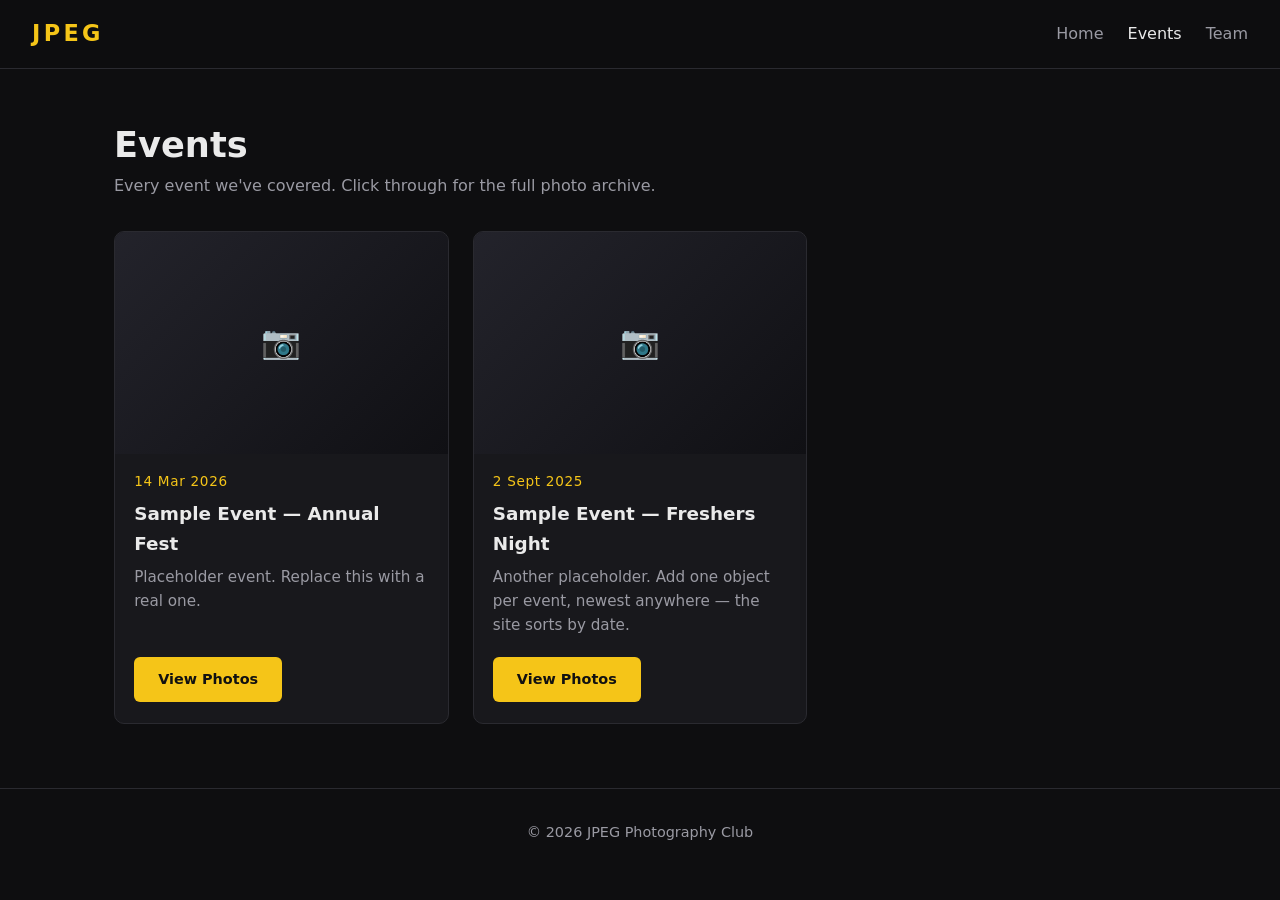
==== events.html @ eadb97de "Initial site: home, events, and team pages" ====
<!DOCTYPE html>
<html lang="en">
<head>
  <meta charset="UTF-8">
  <meta name="viewport" content="width=device-width, initial-scale=1.0">
  <title>Events — JPEG</title>
  <meta name="description" content="All events covered by JPEG, with links to the full photo archives.">
  <link rel="stylesheet" href="css/style.css">
</head>
<body>
  <nav class="nav">
    <a href="index.html" class="nav-logo">JPEG</a>
    <div class="nav-links">
      <a href="index.html">Home</a>
      <a href="events.html" class="active">Events</a>
      <a href="team.html">Team</a>
    </div>
  </nav>

  <main class="container">
    <h1 class="page-title">Events</h1>
    <p class="page-sub">Every event we've covered. Click through for the full photo archive.</p>
    <div id="events" class="card-grid"></div>
  </main>

  <footer class="footer">
    <p>© <span id="year"></span> JPEG Photography Club</p>
  </footer>

  <script src="js/main.js"></script>
</body>
</html>
---- css/style.css ----
/* JPEG Photography Club — placeholder theme, to be replaced with final design */

:root {
  --bg: #0e0e10;
  --surface: #18181c;
  --border: #2a2a30;
  --text: #eaeaea;
  --muted: #9a9aa3;
  --accent: #f5c518;
}

* { margin: 0; padding: 0; box-sizing: border-box; }

body {
  background: var(--bg);
  color: var(--text);
  font-family: system-ui, -apple-system, "Segoe UI", sans-serif;
  line-height: 1.6;
}

a { color: inherit; text-decoration: none; }
img { max-width: 100%; display: block; }

/* Nav */
.nav {
  display: flex;
  justify-content: space-between;
  align-items: center;
  padding: 1rem 2rem;
  border-bottom: 1px solid var(--border);
  position: sticky;
  top: 0;
  background: rgba(14, 14, 16, 0.9);
  backdrop-filter: blur(8px);
  z-index: 10;
}

.nav-logo {
  font-size: 1.4rem;
  font-weight: 800;
  letter-spacing: 0.15em;
  color: var(--accent);
}

.nav-links { display: flex; gap: 1.5rem; }
.nav-links a { color: var(--muted); transition: color 0.2s; }
.nav-links a:hover, .nav-links a.active { color: var(--text); }

/* Hero */
.hero {
  text-align: center;
  padding: 6rem 1rem 5rem;
}

.hero h1 {
  font-size: clamp(3rem, 12vw, 6rem);
  font-weight: 900;
  letter-spacing: 0.2em;
  color: var(--accent);
}

.tagline { color: var(--muted); font-size: 1.2rem; margin-top: 0.5rem; }

.hero-actions { margin-top: 2rem; display: flex; gap: 1rem; justify-content: center; flex-wrap: wrap; }

/* Buttons */
.btn {
  display: inline-block;
  padding: 0.7rem 1.5rem;
  background: var(--accent);
  color: #111;
  font-weight: 600;
  border-radius: 6px;
  transition: opacity 0.2s;
}
.btn:hover { opacity: 0.85; }

.btn-outline {
  background: transparent;
  color: var(--text);
  border: 1px solid var(--border);
}

/* Layout */
.container { max-width: 1100px; margin: 0 auto; padding: 2rem 1.5rem 4rem; }
.page-title { font-size: 2.2rem; margin-top: 1rem; }
.page-sub { color: var(--muted); margin-bottom: 2rem; }
.home-section h2 { margin-bottom: 1.5rem; }
.center { text-align: center; margin-top: 2rem; }

/* Cards */
.card-grid {
  display: grid;
  grid-template-columns: repeat(auto-fill, minmax(280px, 1fr));
  gap: 1.5rem;
}

.card {
  background: var(--surface);
  border: 1px solid var(--border);
  border-radius: 10px;
  overflow: hidden;
  display: flex;
  flex-direction: column;
  transition: transform 0.2s, border-color 0.2s;
}
.card:hover { transform: translateY(-4px); border-color: var(--accent); }

.card-cover {
  aspect-ratio: 3 / 2;
  background: linear-gradient(135deg, #23232b, #101014);
  display: flex;
  align-items: center;
  justify-content: center;
  color: var(--muted);
  font-size: 2rem;
  object-fit: cover;
}
img.card-cover { object-fit: cover; width: 100%; }

.card-body { padding: 1.1rem 1.2rem 1.3rem; display: flex; flex-direction: column; gap: 0.4rem; flex: 1; }
.card-body h3 { font-size: 1.15rem; }
.card-date { color: var(--accent); font-size: 0.85rem; letter-spacing: 0.05em; }
.card-blurb { color: var(--muted); font-size: 0.95rem; flex: 1; }
.card-body .btn { margin-top: 0.8rem; align-self: flex-start; font-size: 0.9rem; }

/* Team */
.team-grid { grid-template-columns: repeat(auto-fill, minmax(230px, 1fr)); }

.team-photo {
  aspect-ratio: 1 / 1;
  background: linear-gradient(135deg, #23232b, #101014);
  display: flex;
  align-items: center;
  justify-content: center;
  color: var(--muted);
  font-size: 3rem;
}
img.team-photo { object-fit: cover; width: 100%; }

.team-role { color: var(--accent); font-size: 0.85rem; text-transform: uppercase; letter-spacing: 0.1em; }
.team-contacts { display: flex; flex-direction: column; gap: 0.2rem; margin-top: 0.5rem; font-size: 0.9rem; }
.team-contacts a { color: var(--muted); }
.team-contacts a:hover { color: var(--text); }

/* Footer */
.footer {
  border-top: 1px solid var(--border);
  padding: 2rem;
  text-align: center;
  color: var(--muted);
  font-size: 0.9rem;
}

.empty-note { color: var(--muted); font-style: italic; }
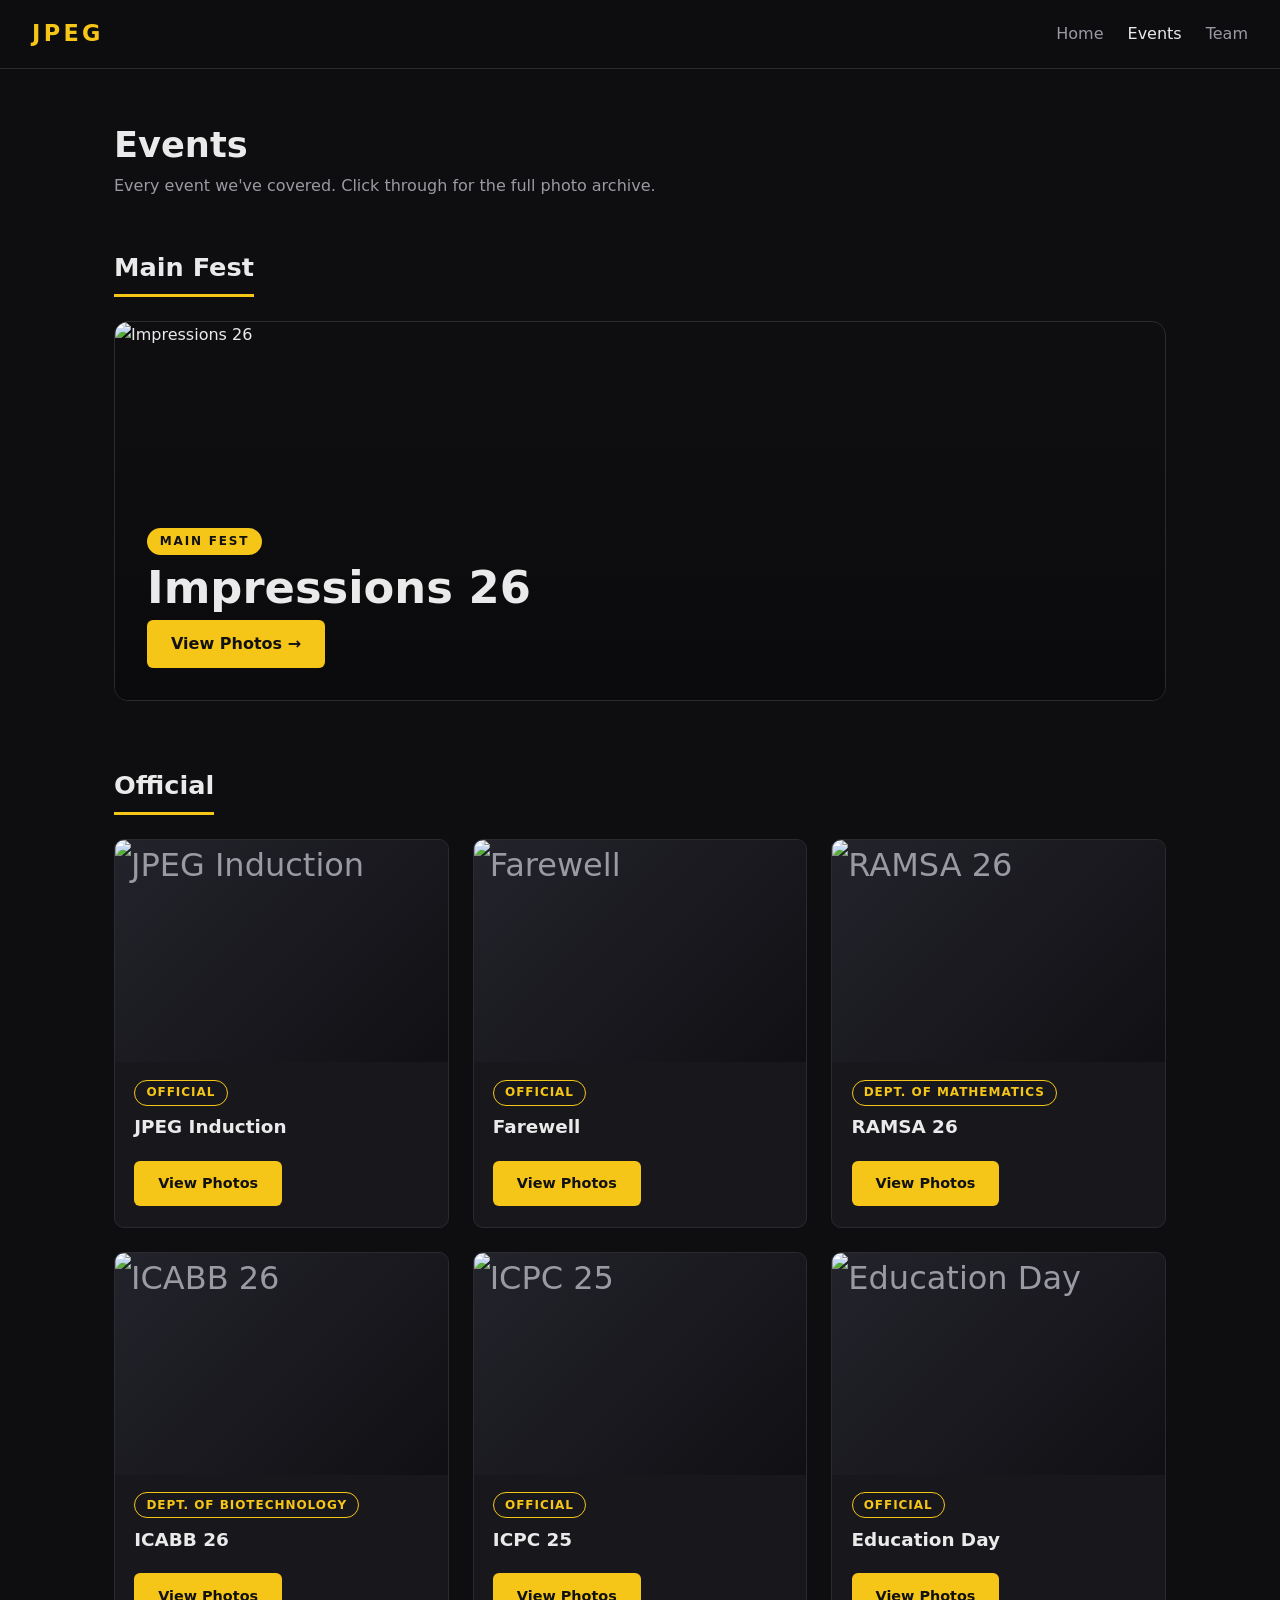
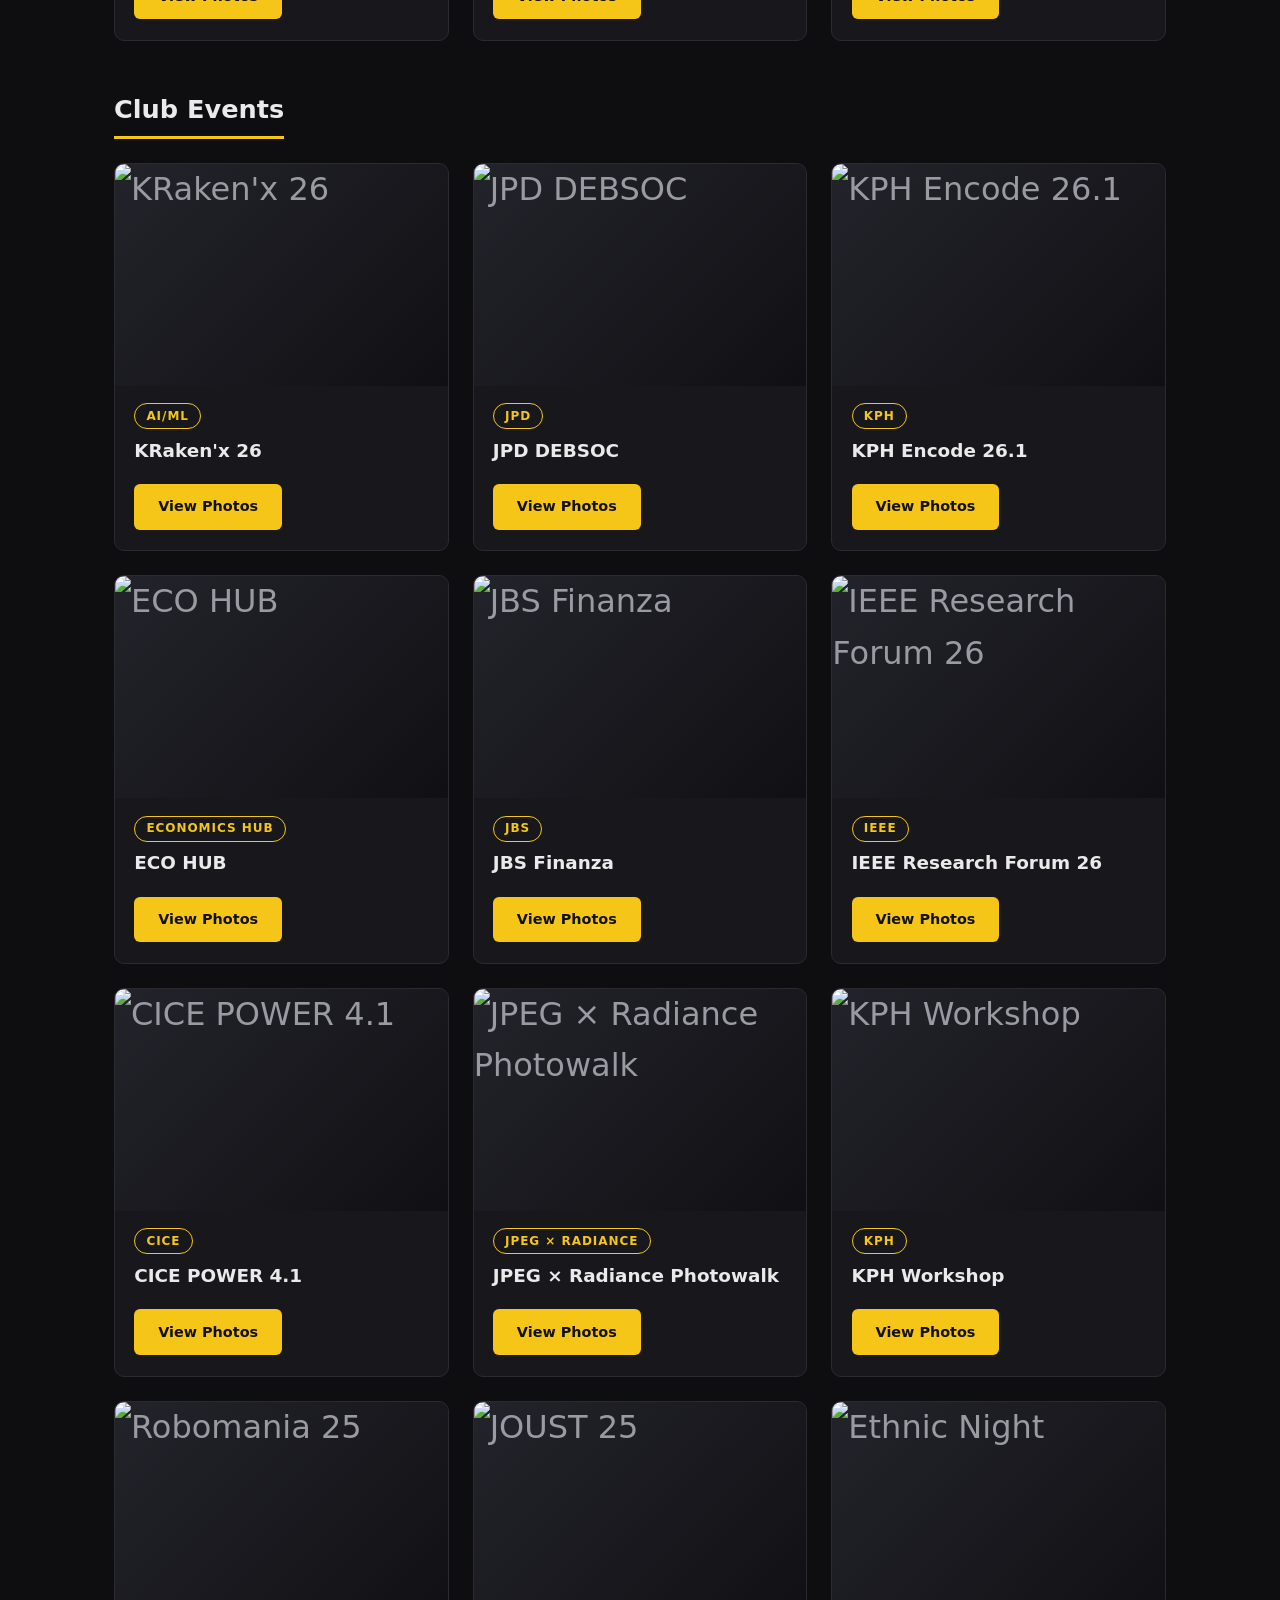
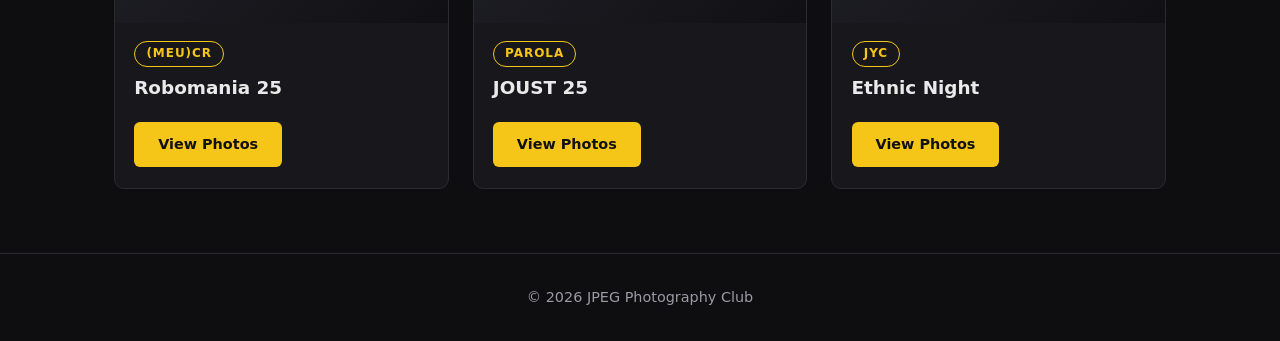
==== commit 48c6b55a: "Real events with Drive covers, Induction hero, categorized events page" ====
--- a/events.html
+++ b/events.html
@@ -20,7 +20,21 @@
   <main class="container">
     <h1 class="page-title">Events</h1>
     <p class="page-sub">Every event we've covered. Click through for the full photo archive.</p>
-    <div id="events" class="card-grid"></div>
+
+    <section id="featured-section" hidden>
+      <h2 class="section-heading">Main Fest</h2>
+      <div id="featured"></div>
+    </section>
+
+    <section id="official-section" hidden>
+      <h2 class="section-heading">Official</h2>
+      <div id="official-events" class="card-grid"></div>
+    </section>
+
+    <section id="club-section" hidden>
+      <h2 class="section-heading">Club Events</h2>
+      <div id="club-events" class="card-grid"></div>
+    </section>
   </main>
 
   <footer class="footer">
--- a/css/style.css
+++ b/css/style.css
@@ -29,6 +29,8 @@
   padding: 1rem 2rem;
   border-bottom: 1px solid var(--border);
   position: sticky;
+
+
   top: 0;
   background: rgba(14, 14, 16, 0.9);
   backdrop-filter: blur(8px);
@@ -48,20 +50,134 @@
 
 /* Hero */
 .hero {
+  position: relative;
+  min-height: 100svh;
+  display: flex;
+  align-items: center;
+  justify-content: center;
   text-align: center;
-  padding: 6rem 1rem 5rem;
-}
-
-.hero h1 {
-  font-size: clamp(3rem, 12vw, 6rem);
+  overflow: hidden;
+}
+
+/* On the home page the nav floats over the hero photo */
+.home .nav {
+  position: fixed;
+  left: 0;
+  right: 0;
+  background: linear-gradient(180deg, rgba(14, 14, 16, 0.7), transparent);
+  border-bottom: none;
+  backdrop-filter: none;
+}
+
+.hero-bg {
+  position: absolute;
+  inset: 0;
+  background:
+    linear-gradient(180deg, rgba(14,14,16,0.55) 0%, rgba(14,14,16,0.35) 45%, var(--bg) 100%),
+    url("https://lh3.googleusercontent.com/d/1tV0JTkBZmycenhJrwp4S1obkKoNzBBMZ=w1920") center / cover no-repeat;
+  animation: kenburns 18s ease-in-out infinite alternate;
+}
+
+@keyframes kenburns {
+  from { transform: scale(1); }
+  to { transform: scale(1.12) translateY(-1.5%); }
+}
+
+.hero-content { position: relative; padding: 1rem; }
+
+.hero-title {
+  font-size: clamp(4rem, 16vw, 9rem);
   font-weight: 900;
-  letter-spacing: 0.2em;
-  color: var(--accent);
-}
-
-.tagline { color: var(--muted); font-size: 1.2rem; margin-top: 0.5rem; }
-
-.hero-actions { margin-top: 2rem; display: flex; gap: 1rem; justify-content: center; flex-wrap: wrap; }
+  letter-spacing: 0.18em;
+  color: #fff;
+  text-shadow: 0 4px 40px rgba(0, 0, 0, 0.6);
+  line-height: 1;
+}
+
+.hero-title span {
+  display: inline-block;
+  opacity: 0;
+  transform: translateY(-1.2em);
+  animation: letter-drop 0.6s cubic-bezier(0.2, 0.9, 0.3, 1.3) forwards;
+}
+.hero-title span:nth-child(1) { animation-delay: 0.15s; }
+.hero-title span:nth-child(2) { animation-delay: 0.3s; }
+.hero-title span:nth-child(3) { animation-delay: 0.45s; }
+.hero-title span:nth-child(4) { animation-delay: 0.6s; color: var(--accent); }
+
+@keyframes letter-drop {
+  to { opacity: 1; transform: translateY(0); }
+}
+
+.tagline {
+  color: #e8e8ee;
+  font-size: clamp(1rem, 3vw, 1.4rem);
+  letter-spacing: 0.3em;
+  text-transform: uppercase;
+  margin-top: 1rem;
+  opacity: 0;
+  animation: fade-up 0.8s ease 1.1s forwards;
+}
+
+.hero-cta {
+  display: inline-block;
+  margin-top: 1.8rem;
+  padding: 0.8rem 1.8rem;
+  border-radius: 999px;
+  background: var(--accent);
+  color: #111;
+  font-weight: 700;
+  font-size: clamp(0.95rem, 2.5vw, 1.15rem);
+  box-shadow: 0 0 24px rgba(245, 197, 24, 0.45);
+  opacity: 0;
+  animation: fade-up 0.8s ease 1.5s forwards, glow 2.2s ease-in-out 2.4s infinite;
+}
+
+@keyframes glow {
+  0%, 100% { box-shadow: 0 0 24px rgba(245, 197, 24, 0.45); }
+  50% { box-shadow: 0 0 44px rgba(245, 197, 24, 0.8); }
+}
+
+.hero-actions {
+  margin-top: 2.2rem;
+  display: flex;
+  gap: 1rem;
+  justify-content: center;
+  flex-wrap: wrap;
+  opacity: 0;
+  animation: fade-up 0.8s ease 1.8s forwards;
+}
+
+@keyframes fade-up {
+  from { opacity: 0; transform: translateY(16px); }
+  to { opacity: 1; transform: translateY(0); }
+}
+
+.scroll-hint {
+  position: absolute;
+  bottom: 1.2rem;
+  left: 50%;
+  transform: translateX(-50%);
+  font-size: 2rem;
+  color: #fff;
+  opacity: 0;
+  animation: fade-up 0.8s ease 2s forwards, bounce 1.8s ease-in-out 2.8s infinite;
+}
+
+@keyframes bounce {
+  0%, 100% { transform: translateX(-50%) translateY(0); }
+  50% { transform: translateX(-50%) translateY(8px); }
+}
+
+@media (prefers-reduced-motion: reduce) {
+  .hero-bg, .hero-title span, .tagline, .hero-cta, .hero-actions, .scroll-hint {
+    animation: none;
+    opacity: 1;
+    transform: none;
+  }
+  .scroll-hint { transform: translateX(-50%); }
+  .reveal { opacity: 1; transform: none; transition: none; }
+}
 
 /* Buttons */
 .btn {
@@ -153,3 +269,82 @@
 }
 
 .empty-note { color: var(--muted); font-style: italic; }
+
+/* Section headings */
+.section-heading {
+  font-size: 1.6rem;
+  margin: 3rem 0 1.5rem;
+  padding-bottom: 0.4rem;
+  display: inline-block;
+  border-bottom: 3px solid var(--accent);
+}
+section:first-of-type .section-heading { margin-top: 1rem; }
+
+/* Club chip */
+.chip {
+  display: inline-block;
+  align-self: flex-start;
+  padding: 0.15rem 0.7rem;
+  border: 1px solid var(--accent);
+  border-radius: 999px;
+  color: var(--accent);
+  font-size: 0.75rem;
+  font-weight: 600;
+  letter-spacing: 0.08em;
+  text-transform: uppercase;
+}
+
+/* Featured event (Impressions) */
+.featured-card {
+  position: relative;
+  display: block;
+  border-radius: 14px;
+  overflow: hidden;
+  min-height: 380px;
+  border: 1px solid var(--border);
+  margin-bottom: 1rem;
+}
+
+.featured-card img {
+  position: absolute;
+  inset: 0;
+  width: 100%;
+  height: 100%;
+  object-fit: cover;
+  object-position: center 30%;
+  transition: transform 0.6s ease;
+}
+.featured-card:hover img { transform: scale(1.04); }
+
+.featured-overlay {
+  position: absolute;
+  inset: 0;
+  background: linear-gradient(180deg, transparent 30%, rgba(10, 10, 12, 0.92) 100%);
+  display: flex;
+  flex-direction: column;
+  justify-content: flex-end;
+  align-items: flex-start;
+  gap: 0.5rem;
+  padding: 2rem;
+}
+
+.featured-label {
+  background: var(--accent);
+  color: #111;
+  font-size: 0.75rem;
+  font-weight: 800;
+  letter-spacing: 0.15em;
+  text-transform: uppercase;
+  padding: 0.25rem 0.8rem;
+  border-radius: 999px;
+}
+
+.featured-overlay h3 { font-size: clamp(1.8rem, 5vw, 2.8rem); line-height: 1.1; }
+
+/* Scroll reveal */
+.reveal {
+  opacity: 0;
+  transform: translateY(24px);
+  transition: opacity 0.6s ease, transform 0.6s ease;
+}
+.reveal.visible { opacity: 1; transform: translateY(0); }
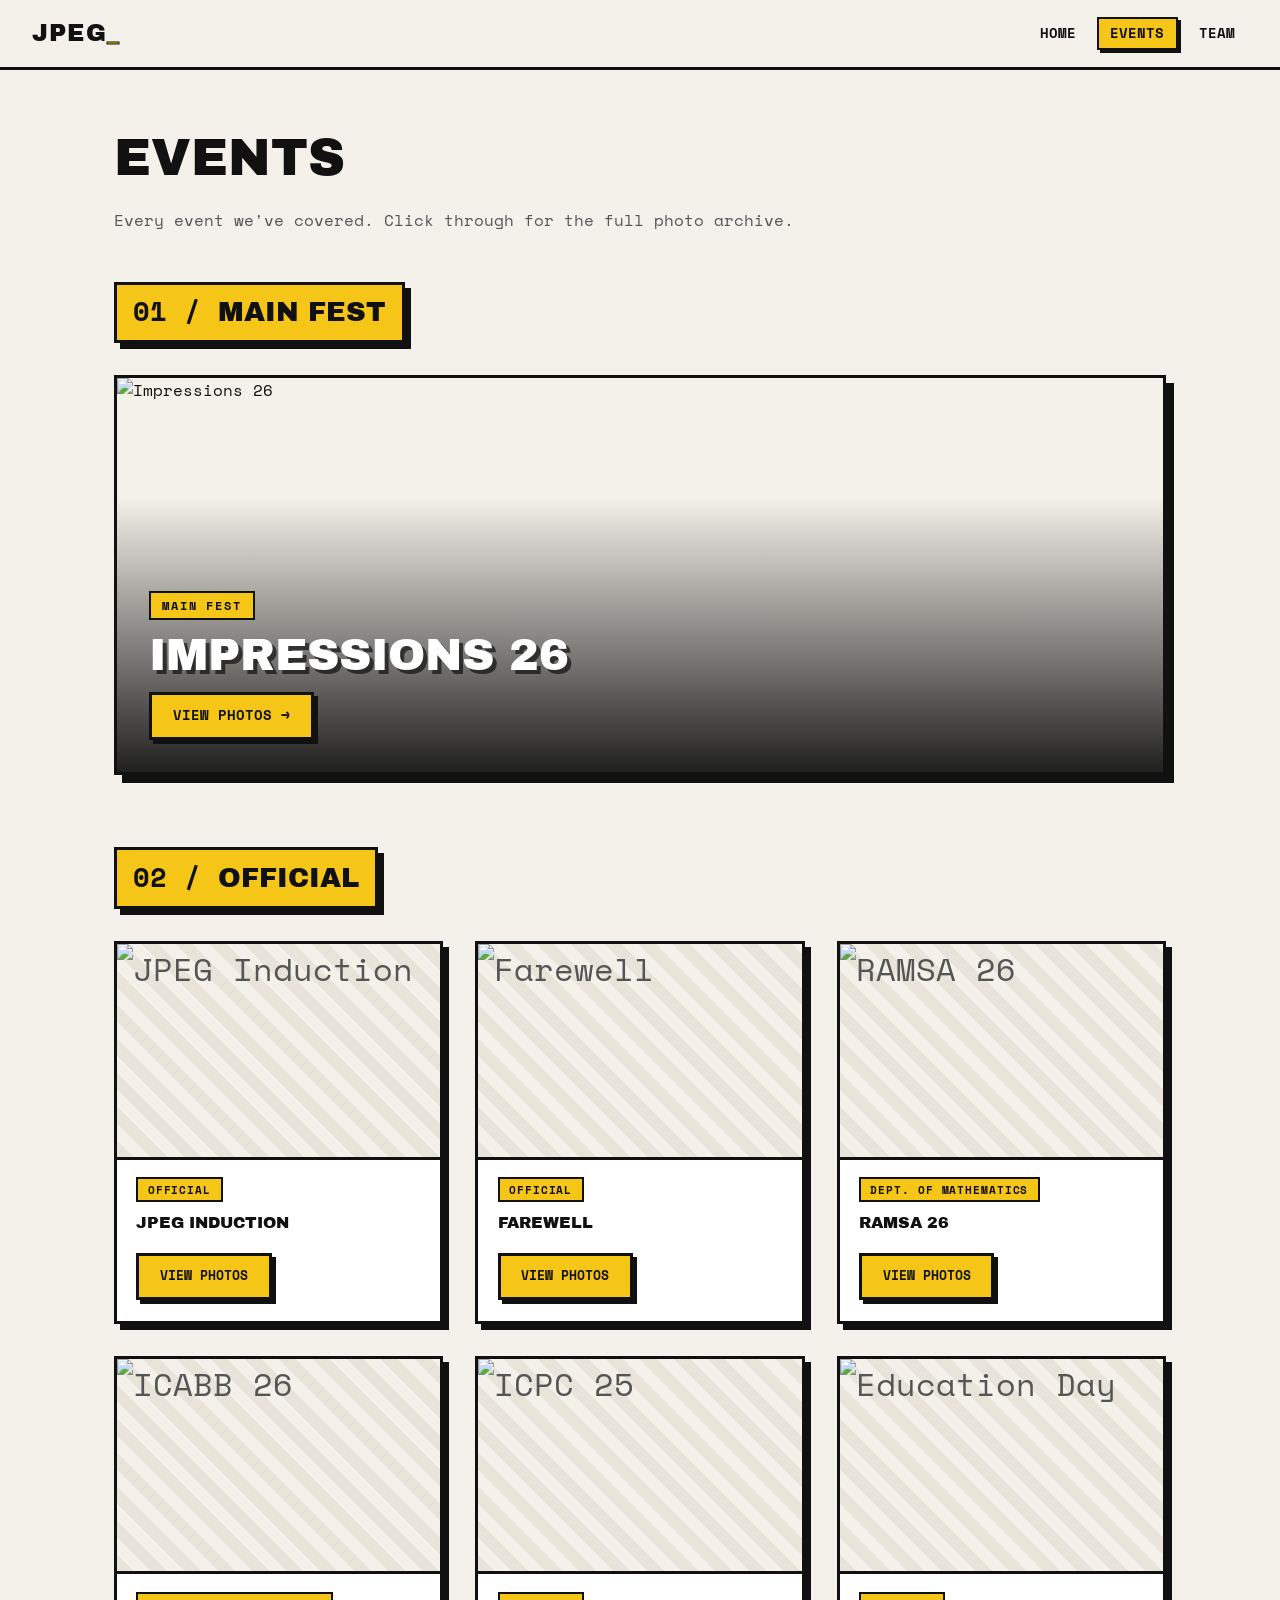
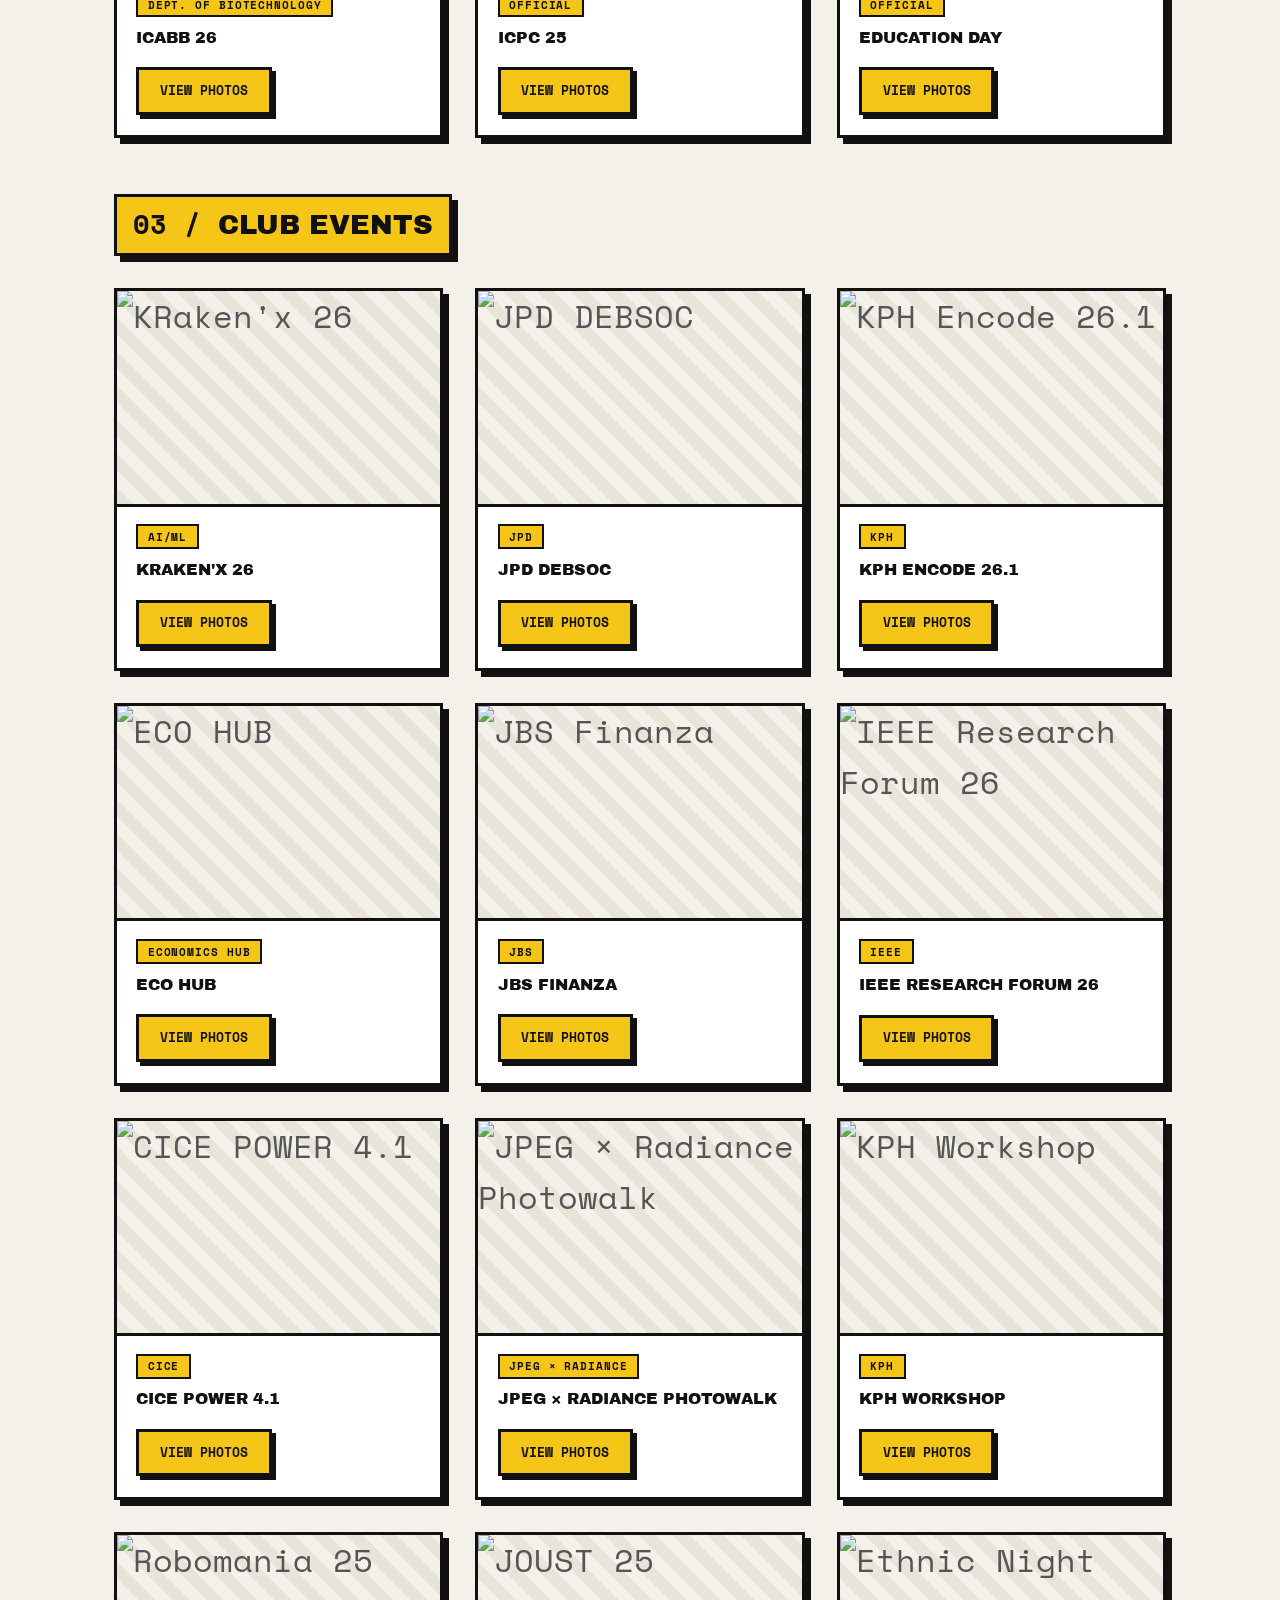
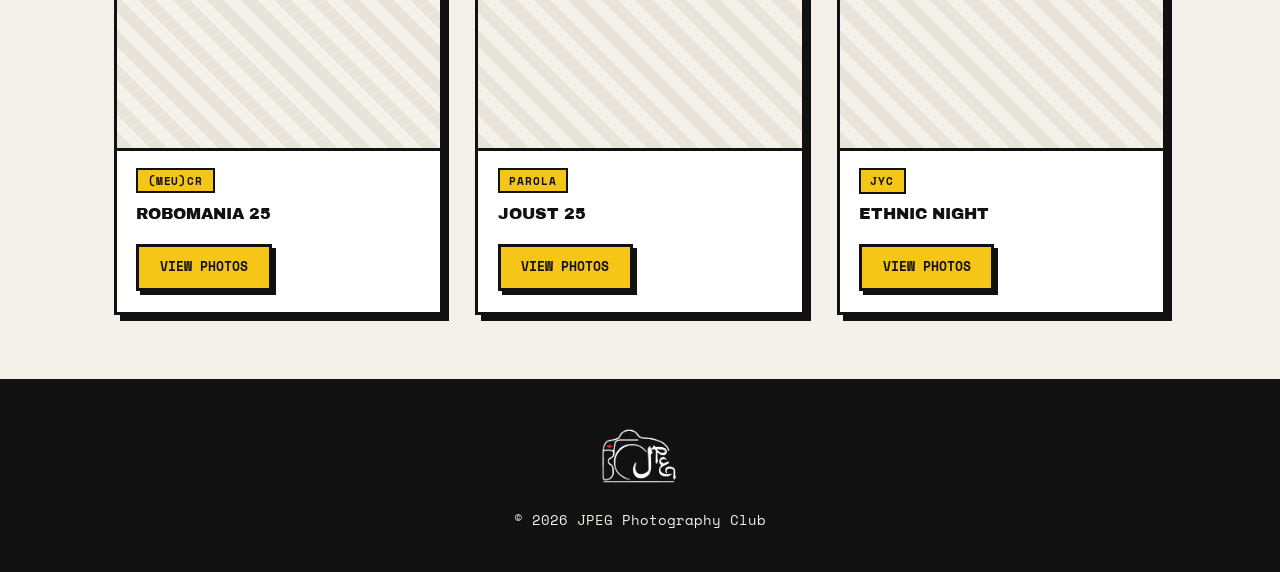
==== commit 54366d82: "Paper-brutalist redesign: Archivo Black + Space Mono, hard shadows, marquee, logo + favicon" ====
--- a/events.html
+++ b/events.html
@@ -5,6 +5,10 @@
   <meta name="viewport" content="width=device-width, initial-scale=1.0">
   <title>Events — JPEG</title>
   <meta name="description" content="All events covered by JPEG, with links to the full photo archives.">
+  <link rel="icon" type="image/png" href="images/favicon.png">
+  <link rel="preconnect" href="https://fonts.googleapis.com">
+  <link rel="preconnect" href="https://fonts.gstatic.com" crossorigin>
+  <link href="https://fonts.googleapis.com/css2?family=Archivo+Black&family=Space+Mono:wght@400;700&display=swap" rel="stylesheet">
   <link rel="stylesheet" href="css/style.css">
 </head>
 <body>
@@ -38,6 +42,7 @@
   </main>
 
   <footer class="footer">
+    <img src="images/jpeg-logo-white.png" alt="JPEG logo" class="footer-logo">
     <p>© <span id="year"></span> JPEG Photography Club</p>
   </footer>
 
--- a/css/style.css
+++ b/css/style.css
@@ -1,12 +1,14 @@
-/* JPEG Photography Club — placeholder theme, to be replaced with final design */
+/* JPEG Photography Club — paper brutalism */
 
 :root {
-  --bg: #0e0e10;
-  --surface: #18181c;
-  --border: #2a2a30;
-  --text: #eaeaea;
-  --muted: #9a9aa3;
+  --bg: #f4f1ea;
+  --surface: #ffffff;
+  --ink: #111111;
+  --border: #111111;
+  --text: #111111;
+  --muted: #555555;
   --accent: #f5c518;
+  --bw: 3px;
 }
 
 * { margin: 0; padding: 0; box-sizing: border-box; }
@@ -14,39 +16,69 @@
 body {
   background: var(--bg);
   color: var(--text);
-  font-family: system-ui, -apple-system, "Segoe UI", sans-serif;
+  font-family: "Space Mono", "Courier New", monospace;
   line-height: 1.6;
 }
 
 a { color: inherit; text-decoration: none; }
 img { max-width: 100%; display: block; }
 
+::selection { background: var(--accent); color: var(--ink); }
+
+h1, h2, h3, .nav-logo {
+  font-family: "Archivo Black", "Arial Black", sans-serif;
+  font-weight: 400;
+}
+
 /* Nav */
 .nav {
   display: flex;
   justify-content: space-between;
   align-items: center;
-  padding: 1rem 2rem;
-  border-bottom: 1px solid var(--border);
+  padding: 0.9rem 2rem;
+  border-bottom: var(--bw) solid var(--border);
   position: sticky;
-
-
   top: 0;
-  background: rgba(14, 14, 16, 0.9);
-  backdrop-filter: blur(8px);
+  background: var(--bg);
   z-index: 10;
 }
 
 .nav-logo {
-  font-size: 1.4rem;
-  font-weight: 800;
-  letter-spacing: 0.15em;
+  font-size: 1.5rem;
+  letter-spacing: 0.05em;
+  color: var(--ink);
+}
+
+.nav-logo::after {
+  content: "_";
   color: var(--accent);
-}
-
-.nav-links { display: flex; gap: 1.5rem; }
-.nav-links a { color: var(--muted); transition: color 0.2s; }
-.nav-links a:hover, .nav-links a.active { color: var(--text); }
+  -webkit-text-stroke: 1px var(--ink);
+  animation: blink 1s step-end infinite;
+}
+
+@keyframes blink {
+  50% { opacity: 0; }
+}
+
+.nav-links { display: flex; gap: 0.5rem; }
+
+.nav-links a {
+  color: var(--ink);
+  font-weight: 700;
+  text-transform: uppercase;
+  font-size: 0.85rem;
+  padding: 0.25rem 0.7rem;
+  border: 2px solid transparent;
+  transition: background 0.15s, border-color 0.15s;
+}
+
+.nav-links a:hover { border-color: var(--ink); }
+
+.nav-links a.active {
+  background: var(--accent);
+  border-color: var(--ink);
+  box-shadow: 3px 3px 0 var(--ink);
+}
 
 /* Hero */
 .hero {
@@ -57,24 +89,15 @@
   justify-content: center;
   text-align: center;
   overflow: hidden;
-}
-
-/* On the home page the nav floats over the hero photo */
-.home .nav {
-  position: fixed;
-  left: 0;
-  right: 0;
-  background: linear-gradient(180deg, rgba(14, 14, 16, 0.7), transparent);
-  border-bottom: none;
-  backdrop-filter: none;
+  border-bottom: var(--bw) solid var(--border);
 }
 
 .hero-bg {
   position: absolute;
   inset: 0;
   background:
-    linear-gradient(180deg, rgba(14,14,16,0.55) 0%, rgba(14,14,16,0.35) 45%, var(--bg) 100%),
-    url("https://lh3.googleusercontent.com/d/1tV0JTkBZmycenhJrwp4S1obkKoNzBBMZ=w1920") center / cover no-repeat;
+    linear-gradient(180deg, rgba(10, 10, 10, 0.5) 0%, rgba(10, 10, 10, 0.3) 45%, rgba(10, 10, 10, 0.75) 100%),
+    url("https://lh3.googleusercontent.com/d/1B7HYgzqOA4hsETBOAyC_RB4XOQemKIhO=w1920") center / cover no-repeat;
   animation: kenburns 18s ease-in-out infinite alternate;
 }
 
@@ -85,12 +108,19 @@
 
 .hero-content { position: relative; padding: 1rem; }
 
+.hero-logo {
+  height: clamp(56px, 10vw, 90px);
+  width: auto;
+  margin: 0 auto 0.8rem;
+  opacity: 0;
+  animation: fade-up 0.6s ease 0.1s forwards;
+}
+
 .hero-title {
   font-size: clamp(4rem, 16vw, 9rem);
-  font-weight: 900;
-  letter-spacing: 0.18em;
+  letter-spacing: 0.08em;
   color: #fff;
-  text-shadow: 0 4px 40px rgba(0, 0, 0, 0.6);
+  text-shadow: 6px 6px 0 rgba(0, 0, 0, 0.55);
   line-height: 1;
 }
 
@@ -103,50 +133,71 @@
 .hero-title span:nth-child(1) { animation-delay: 0.15s; }
 .hero-title span:nth-child(2) { animation-delay: 0.3s; }
 .hero-title span:nth-child(3) { animation-delay: 0.45s; }
-.hero-title span:nth-child(4) { animation-delay: 0.6s; color: var(--accent); }
+.hero-title span:nth-child(4) {
+  animation-delay: 0.6s;
+  color: var(--accent);
+  -webkit-text-stroke: 2px #fff;
+}
 
 @keyframes letter-drop {
   to { opacity: 1; transform: translateY(0); }
 }
 
+/* Typewriter tagline */
 .tagline {
-  color: #e8e8ee;
-  font-size: clamp(1rem, 3vw, 1.4rem);
-  letter-spacing: 0.3em;
-  text-transform: uppercase;
-  margin-top: 1rem;
+  display: inline-block;
+  color: #fff;
+  font-size: clamp(0.85rem, 2.6vw, 1.3rem);
+  font-weight: 700;
+  text-transform: uppercase;
+  margin-top: 1.2rem;
+  white-space: nowrap;
+  overflow: hidden;
+  width: 0;
+  border-right: 0.55em solid var(--accent);
+  animation:
+    typing 1.8s steps(26) 1.1s forwards,
+    caret 0.75s step-end infinite;
+}
+
+@keyframes typing { to { width: 26ch; } }
+@keyframes caret { 50% { border-color: transparent; } }
+
+.hero-cta {
+  display: inline-block;
+  margin-top: 1.8rem;
+  padding: 0.8rem 1.6rem;
+  background: var(--accent);
+  color: var(--ink);
+  font-weight: 700;
+  text-transform: uppercase;
+  font-size: clamp(0.85rem, 2.5vw, 1.05rem);
+  border: var(--bw) solid var(--ink);
+  box-shadow: 6px 6px 0 #fff;
   opacity: 0;
-  animation: fade-up 0.8s ease 1.1s forwards;
-}
-
-.hero-cta {
-  display: inline-block;
-  margin-top: 1.8rem;
-  padding: 0.8rem 1.8rem;
-  border-radius: 999px;
-  background: var(--accent);
-  color: #111;
-  font-weight: 700;
-  font-size: clamp(0.95rem, 2.5vw, 1.15rem);
-  box-shadow: 0 0 24px rgba(245, 197, 24, 0.45);
-  opacity: 0;
-  animation: fade-up 0.8s ease 1.5s forwards, glow 2.2s ease-in-out 2.4s infinite;
-}
-
-@keyframes glow {
-  0%, 100% { box-shadow: 0 0 24px rgba(245, 197, 24, 0.45); }
-  50% { box-shadow: 0 0 44px rgba(245, 197, 24, 0.8); }
-}
+  animation: fade-up 0.6s ease 1.6s forwards;
+  transition: transform 0.15s, box-shadow 0.15s;
+}
+.hero-cta:hover { transform: translate(-2px, -2px); box-shadow: 8px 8px 0 #fff; }
+.hero-cta:active { transform: translate(4px, 4px); box-shadow: 0 0 0 #fff; }
 
 .hero-actions {
-  margin-top: 2.2rem;
-  display: flex;
-  gap: 1rem;
+  margin-top: 2rem;
+  display: flex;
+  gap: 1.2rem;
   justify-content: center;
   flex-wrap: wrap;
   opacity: 0;
-  animation: fade-up 0.8s ease 1.8s forwards;
-}
+  animation: fade-up 0.6s ease 1.9s forwards;
+}
+
+.hero-actions .btn-outline {
+  background: transparent;
+  color: #fff;
+  border-color: #fff;
+  box-shadow: 4px 4px 0 rgba(255, 255, 255, 0.7);
+}
+.hero-actions .btn-outline:hover { box-shadow: 6px 6px 0 rgba(255, 255, 255, 0.7); }
 
 @keyframes fade-up {
   from { opacity: 0; transform: translateY(16px); }
@@ -158,10 +209,18 @@
   bottom: 1.2rem;
   left: 50%;
   transform: translateX(-50%);
-  font-size: 2rem;
-  color: #fff;
+  width: 46px;
+  height: 46px;
+  display: flex;
+  align-items: center;
+  justify-content: center;
+  font-size: 1.6rem;
+  line-height: 1;
+  background: var(--ink);
+  color: var(--accent);
+  border: 2px solid var(--accent);
   opacity: 0;
-  animation: fade-up 0.8s ease 2s forwards, bounce 1.8s ease-in-out 2.8s infinite;
+  animation: fade-up 0.6s ease 2.2s forwards, bounce 1.8s ease-in-out 3s infinite;
 }
 
 @keyframes bounce {
@@ -169,141 +228,195 @@
   50% { transform: translateX(-50%) translateY(8px); }
 }
 
-@media (prefers-reduced-motion: reduce) {
-  .hero-bg, .hero-title span, .tagline, .hero-cta, .hero-actions, .scroll-hint {
-    animation: none;
-    opacity: 1;
-    transform: none;
-  }
-  .scroll-hint { transform: translateX(-50%); }
-  .reveal { opacity: 1; transform: none; transition: none; }
-}
+/* Marquee */
+.marquee {
+  background: var(--ink);
+  color: var(--accent);
+  overflow: hidden;
+  padding: 0.55rem 0;
+  border-bottom: var(--bw) solid var(--border);
+}
+
+.marquee-track {
+  display: flex;
+  width: max-content;
+  animation: marquee 22s linear infinite;
+}
+
+.marquee-track span {
+  font-weight: 700;
+  text-transform: uppercase;
+  letter-spacing: 0.1em;
+  white-space: nowrap;
+  padding-right: 2.5rem;
+}
+
+@keyframes marquee { to { transform: translateX(-50%); } }
 
 /* Buttons */
 .btn {
   display: inline-block;
-  padding: 0.7rem 1.5rem;
+  padding: 0.65rem 1.3rem;
   background: var(--accent);
-  color: #111;
-  font-weight: 600;
-  border-radius: 6px;
-  transition: opacity 0.2s;
-}
-.btn:hover { opacity: 0.85; }
+  color: var(--ink);
+  font-weight: 700;
+  text-transform: uppercase;
+  font-size: 0.85rem;
+  border: var(--bw) solid var(--ink);
+  box-shadow: 4px 4px 0 var(--ink);
+  transition: transform 0.15s, box-shadow 0.15s;
+}
+.btn:hover { transform: translate(-2px, -2px); box-shadow: 6px 6px 0 var(--ink); }
+.btn:active { transform: translate(3px, 3px); box-shadow: 0 0 0 var(--ink); }
 
 .btn-outline {
-  background: transparent;
-  color: var(--text);
-  border: 1px solid var(--border);
+  background: var(--surface);
+  color: var(--ink);
 }
 
 /* Layout */
-.container { max-width: 1100px; margin: 0 auto; padding: 2rem 1.5rem 4rem; }
-.page-title { font-size: 2.2rem; margin-top: 1rem; }
-.page-sub { color: var(--muted); margin-bottom: 2rem; }
-.home-section h2 { margin-bottom: 1.5rem; }
-.center { text-align: center; margin-top: 2rem; }
+.container { max-width: 1100px; margin: 0 auto; padding: 2.5rem 1.5rem 4rem; }
+
+.page-title {
+  font-size: clamp(2.2rem, 6vw, 3.2rem);
+  text-transform: uppercase;
+  margin-top: 0.5rem;
+}
+
+.page-sub { color: var(--muted); margin: 0.5rem 0 2.5rem; }
+
+.center { text-align: center; margin-top: 2.5rem; }
+
+/* Section headings (numbered) */
+main { counter-reset: sec; }
+
+.section-heading {
+  counter-increment: sec;
+  display: inline-block;
+  font-size: clamp(1.2rem, 3.5vw, 1.7rem);
+  text-transform: uppercase;
+  background: var(--accent);
+  border: var(--bw) solid var(--ink);
+  box-shadow: 6px 6px 0 var(--ink);
+  padding: 0.35rem 1rem;
+  margin: 3.5rem 0 2rem;
+}
+
+.section-heading::before {
+  content: counter(sec, decimal-leading-zero) " / ";
+  font-family: "Space Mono", monospace;
+  font-weight: 700;
+}
+
+section:first-of-type .section-heading { margin-top: 0.5rem; }
+
+.home-section h2 { margin-bottom: 2rem; }
 
 /* Cards */
 .card-grid {
   display: grid;
   grid-template-columns: repeat(auto-fill, minmax(280px, 1fr));
-  gap: 1.5rem;
+  gap: 2rem;
 }
 
 .card {
   background: var(--surface);
-  border: 1px solid var(--border);
-  border-radius: 10px;
+  border: var(--bw) solid var(--border);
+  box-shadow: 6px 6px 0 var(--ink);
   overflow: hidden;
   display: flex;
   flex-direction: column;
-  transition: transform 0.2s, border-color 0.2s;
-}
-.card:hover { transform: translateY(-4px); border-color: var(--accent); }
+  transition: transform 0.15s, box-shadow 0.15s;
+}
+.card:hover { transform: translate(-3px, -3px); box-shadow: 10px 10px 0 var(--accent), 10px 10px 0 var(--bw) var(--ink); }
 
 .card-cover {
   aspect-ratio: 3 / 2;
-  background: linear-gradient(135deg, #23232b, #101014);
+  background: repeating-linear-gradient(45deg, #e8e4da 0 12px, #f4f1ea 12px 24px);
   display: flex;
   align-items: center;
   justify-content: center;
   color: var(--muted);
   font-size: 2rem;
+  border-bottom: var(--bw) solid var(--border);
   object-fit: cover;
 }
 img.card-cover { object-fit: cover; width: 100%; }
 
-.card-body { padding: 1.1rem 1.2rem 1.3rem; display: flex; flex-direction: column; gap: 0.4rem; flex: 1; }
-.card-body h3 { font-size: 1.15rem; }
-.card-date { color: var(--accent); font-size: 0.85rem; letter-spacing: 0.05em; }
-.card-blurb { color: var(--muted); font-size: 0.95rem; flex: 1; }
-.card-body .btn { margin-top: 0.8rem; align-self: flex-start; font-size: 0.9rem; }
+.card-body {
+  padding: 1.1rem 1.2rem 1.3rem;
+  display: flex;
+  flex-direction: column;
+  gap: 0.6rem;
+  flex: 1;
+}
+
+.card-body h3 {
+  font-size: 1rem;
+  text-transform: uppercase;
+  line-height: 1.35;
+}
+
+.card-blurb { color: var(--muted); font-size: 0.9rem; flex: 1; }
+.card-body .btn { margin-top: 0.6rem; align-self: flex-start; font-size: 0.8rem; }
+
+/* Club chip */
+.chip {
+  display: inline-block;
+  align-self: flex-start;
+  padding: 0.1rem 0.6rem;
+  background: var(--accent);
+  border: 2px solid var(--ink);
+  color: var(--ink);
+  font-size: 0.7rem;
+  font-weight: 700;
+  letter-spacing: 0.08em;
+  text-transform: uppercase;
+}
 
 /* Team */
 .team-grid { grid-template-columns: repeat(auto-fill, minmax(230px, 1fr)); }
 
 .team-photo {
   aspect-ratio: 1 / 1;
-  background: linear-gradient(135deg, #23232b, #101014);
+  background: repeating-linear-gradient(45deg, #e8e4da 0 12px, #f4f1ea 12px 24px);
   display: flex;
   align-items: center;
   justify-content: center;
   color: var(--muted);
   font-size: 3rem;
+  border-bottom: var(--bw) solid var(--border);
 }
 img.team-photo { object-fit: cover; width: 100%; }
 
-.team-role { color: var(--accent); font-size: 0.85rem; text-transform: uppercase; letter-spacing: 0.1em; }
-.team-contacts { display: flex; flex-direction: column; gap: 0.2rem; margin-top: 0.5rem; font-size: 0.9rem; }
-.team-contacts a { color: var(--muted); }
-.team-contacts a:hover { color: var(--text); }
-
-/* Footer */
-.footer {
-  border-top: 1px solid var(--border);
-  padding: 2rem;
-  text-align: center;
-  color: var(--muted);
-  font-size: 0.9rem;
-}
-
-.empty-note { color: var(--muted); font-style: italic; }
-
-/* Section headings */
-.section-heading {
-  font-size: 1.6rem;
-  margin: 3rem 0 1.5rem;
-  padding-bottom: 0.4rem;
-  display: inline-block;
-  border-bottom: 3px solid var(--accent);
-}
-section:first-of-type .section-heading { margin-top: 1rem; }
-
-/* Club chip */
-.chip {
+.team-role {
   display: inline-block;
   align-self: flex-start;
-  padding: 0.15rem 0.7rem;
-  border: 1px solid var(--accent);
-  border-radius: 999px;
+  padding: 0.1rem 0.6rem;
+  background: var(--ink);
   color: var(--accent);
-  font-size: 0.75rem;
-  font-weight: 600;
-  letter-spacing: 0.08em;
-  text-transform: uppercase;
-}
-
-/* Featured event (Impressions) */
+  font-size: 0.7rem;
+  font-weight: 700;
+  text-transform: uppercase;
+  letter-spacing: 0.1em;
+}
+
+.team-contacts { display: flex; flex-direction: column; gap: 0.3rem; margin-top: 0.4rem; font-size: 0.85rem; }
+.team-contacts a { color: var(--muted); text-decoration: underline; text-underline-offset: 3px; }
+.team-contacts a:hover { color: var(--ink); background: var(--accent); }
+
+/* Featured event */
 .featured-card {
   position: relative;
   display: block;
-  border-radius: 14px;
   overflow: hidden;
-  min-height: 380px;
-  border: 1px solid var(--border);
+  min-height: 400px;
+  border: var(--bw) solid var(--border);
+  box-shadow: 8px 8px 0 var(--ink);
   margin-bottom: 1rem;
-}
+  transition: transform 0.15s, box-shadow 0.15s;
+}
+.featured-card:hover { transform: translate(-3px, -3px); box-shadow: 12px 12px 0 var(--accent); }
 
 .featured-card img {
   position: absolute;
@@ -319,32 +432,70 @@
 .featured-overlay {
   position: absolute;
   inset: 0;
-  background: linear-gradient(180deg, transparent 30%, rgba(10, 10, 12, 0.92) 100%);
+  background: linear-gradient(180deg, transparent 30%, rgba(10, 10, 10, 0.9) 100%);
   display: flex;
   flex-direction: column;
   justify-content: flex-end;
   align-items: flex-start;
-  gap: 0.5rem;
+  gap: 0.7rem;
   padding: 2rem;
 }
 
 .featured-label {
   background: var(--accent);
-  color: #111;
+  color: var(--ink);
+  border: 2px solid var(--ink);
   font-size: 0.75rem;
-  font-weight: 800;
+  font-weight: 700;
   letter-spacing: 0.15em;
   text-transform: uppercase;
-  padding: 0.25rem 0.8rem;
-  border-radius: 999px;
-}
-
-.featured-overlay h3 { font-size: clamp(1.8rem, 5vw, 2.8rem); line-height: 1.1; }
+  padding: 0.2rem 0.7rem;
+}
+
+.featured-overlay h3 {
+  font-size: clamp(1.8rem, 5vw, 2.8rem);
+  line-height: 1.1;
+  color: #fff;
+  text-transform: uppercase;
+  text-shadow: 4px 4px 0 rgba(0, 0, 0, 0.6);
+}
+
+/* Footer */
+.footer {
+  background: var(--ink);
+  color: var(--bg);
+  border-top: var(--bw) solid var(--border);
+  padding: 2.5rem 2rem;
+  text-align: center;
+  font-size: 0.85rem;
+  display: flex;
+  flex-direction: column;
+  align-items: center;
+  gap: 1rem;
+}
+
+.footer-logo { height: 72px; width: auto; }
+
+.empty-note { color: var(--muted); font-style: italic; }
 
 /* Scroll reveal */
 .reveal {
   opacity: 0;
   transform: translateY(24px);
-  transition: opacity 0.6s ease, transform 0.6s ease;
+  transition: opacity 0.5s ease, transform 0.5s ease;
 }
 .reveal.visible { opacity: 1; transform: translateY(0); }
+
+/* Reduced motion */
+@media (prefers-reduced-motion: reduce) {
+  .hero-bg, .hero-title span, .tagline, .hero-cta, .hero-actions, .scroll-hint {
+    animation: none;
+    opacity: 1;
+    transform: none;
+  }
+  .tagline { width: max-content; border-right: none; }
+  .scroll-hint { transform: translateX(-50%); }
+  .marquee-track { animation: none; }
+  .nav-logo::after { animation: none; }
+  .reveal { opacity: 1; transform: none; transition: none; }
+}
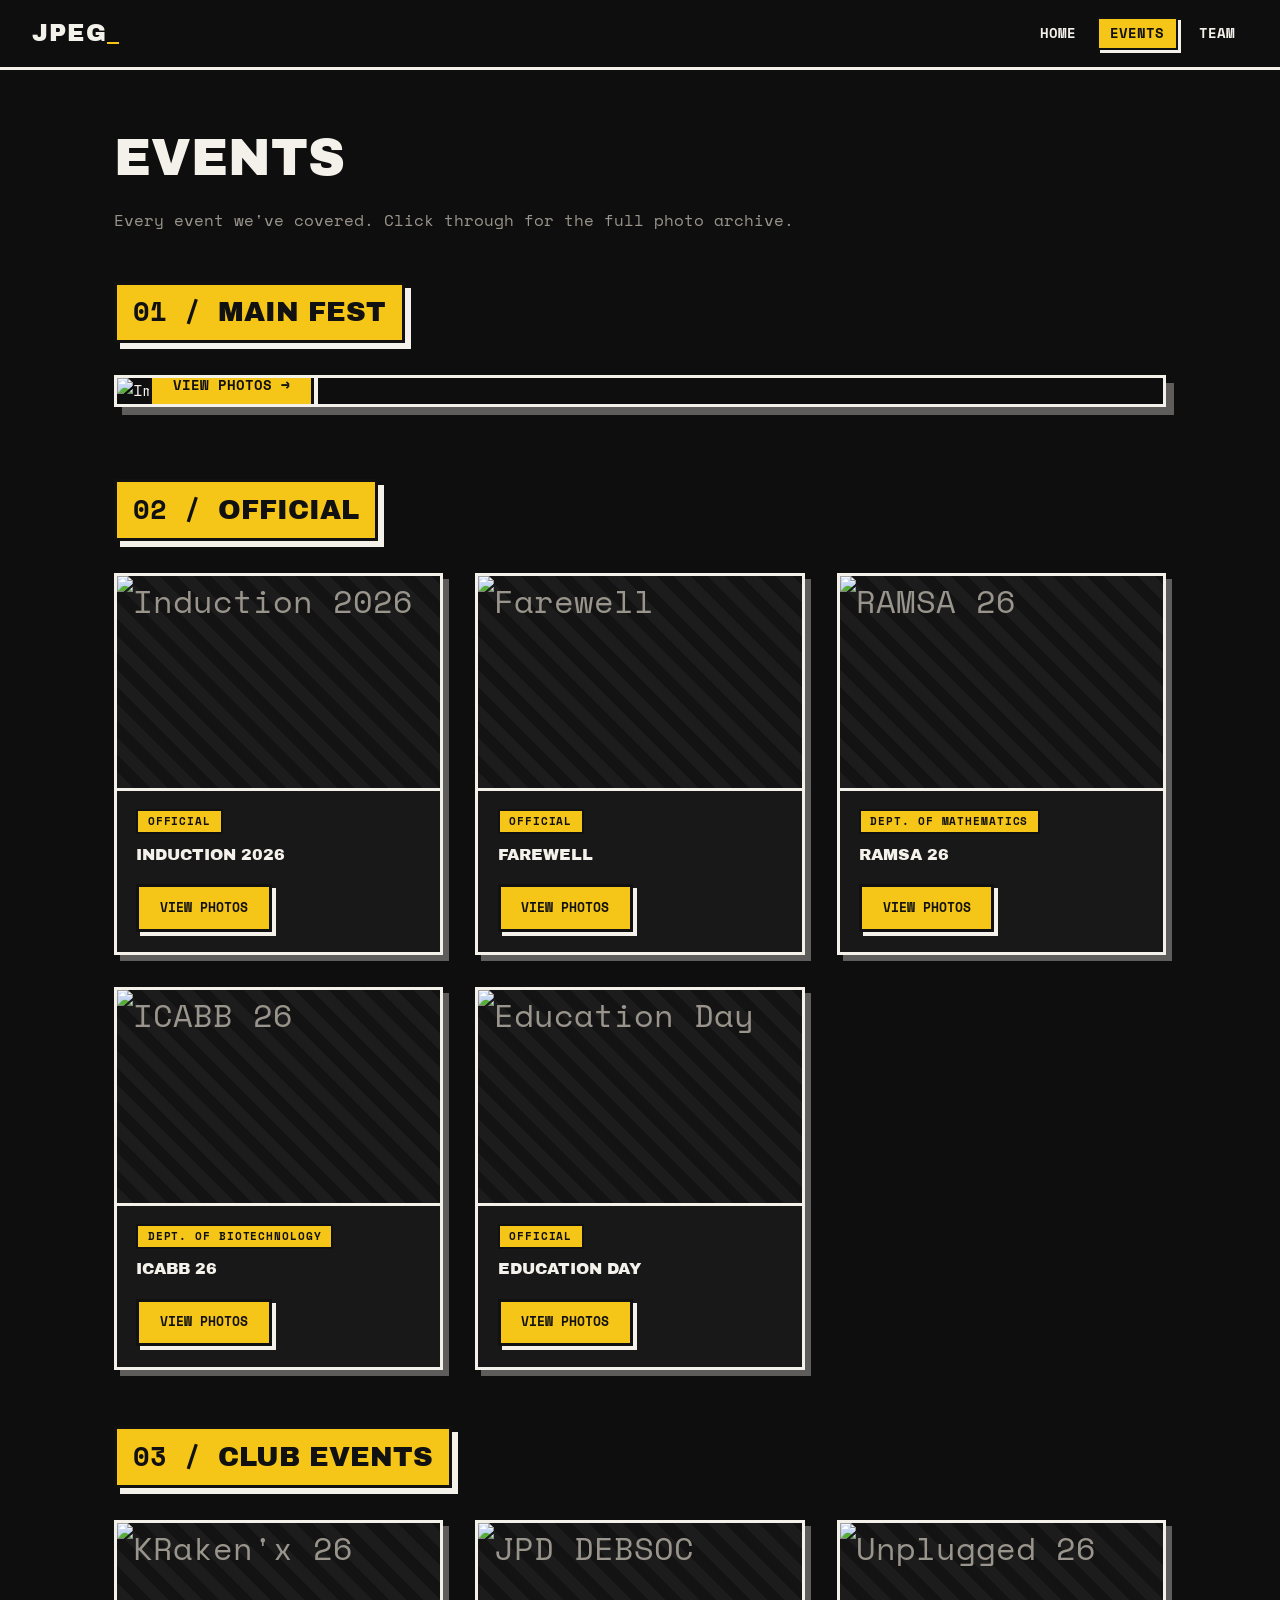
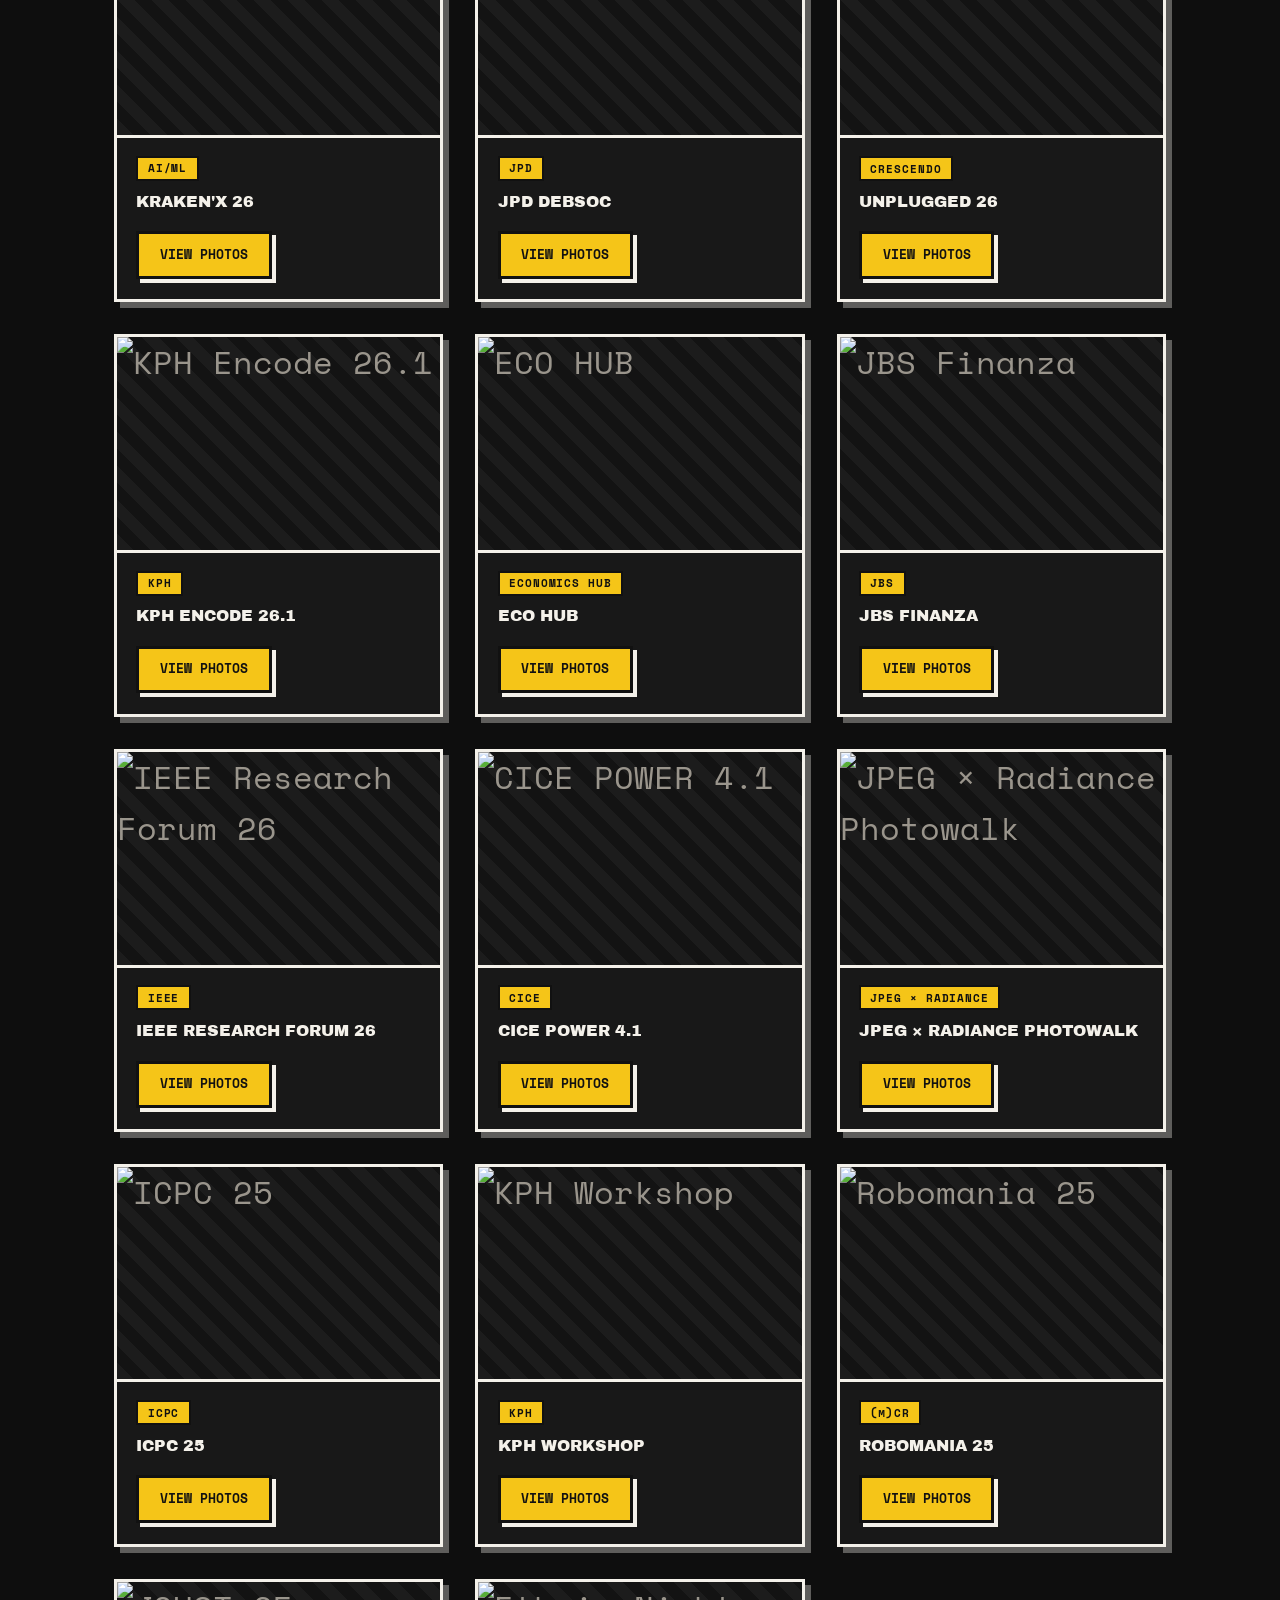
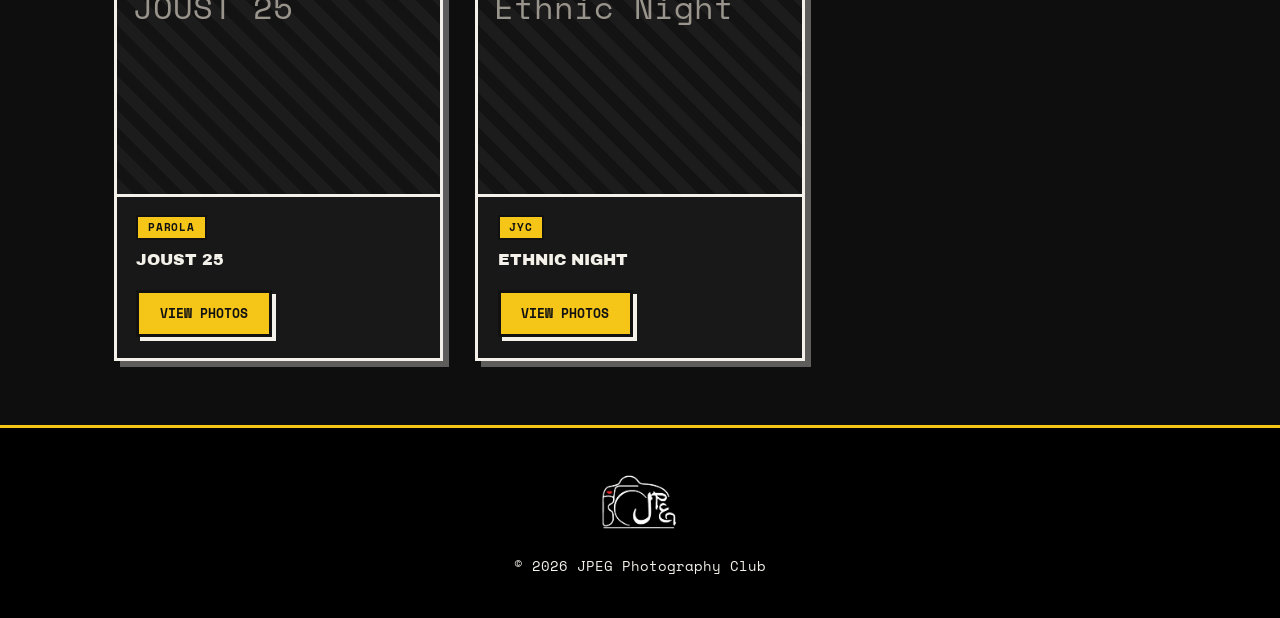
==== commit e91438f1: "On-site gallery: browse and download Drive photos, albums, lightbox" ====
--- a/events.html
+++ b/events.html
@@ -46,6 +46,8 @@
     <p>© <span id="year"></span> JPEG Photography Club</p>
   </footer>
 
+  <script src="js/config.js"></script>
+  <script src="js/drive.js"></script>
   <script src="js/main.js"></script>
 </body>
 </html>
--- a/css/style.css
+++ b/css/style.css
@@ -1,12 +1,13 @@
-/* JPEG Photography Club — paper brutalism */
+/* JPEG Photography Club — dark brutalism */
 
 :root {
-  --bg: #f4f1ea;
-  --surface: #ffffff;
-  --ink: #111111;
-  --border: #111111;
-  --text: #111111;
-  --muted: #555555;
+  --bg: #0e0e0e;
+  --surface: #181818;
+  --ink: #111111;      /* black: text on yellow, dark fills */
+  --paper: #f4f1ea;    /* off-white: text, borders, hard shadows */
+  --border: #f4f1ea;
+  --text: #f4f1ea;
+  --muted: #9a958c;
   --accent: #f5c518;
   --bw: 3px;
 }
@@ -46,13 +47,12 @@
 .nav-logo {
   font-size: 1.5rem;
   letter-spacing: 0.05em;
-  color: var(--ink);
+  color: var(--text);
 }
 
 .nav-logo::after {
   content: "_";
   color: var(--accent);
-  -webkit-text-stroke: 1px var(--ink);
   animation: blink 1s step-end infinite;
 }
 
@@ -63,21 +63,22 @@
 .nav-links { display: flex; gap: 0.5rem; }
 
 .nav-links a {
-  color: var(--ink);
+  color: var(--text);
   font-weight: 700;
   text-transform: uppercase;
   font-size: 0.85rem;
   padding: 0.25rem 0.7rem;
   border: 2px solid transparent;
-  transition: background 0.15s, border-color 0.15s;
-}
-
-.nav-links a:hover { border-color: var(--ink); }
+  transition: background 0.15s, border-color 0.15s, color 0.15s;
+}
+
+.nav-links a:hover { border-color: var(--border); }
 
 .nav-links a.active {
   background: var(--accent);
+  color: var(--ink);
   border-color: var(--ink);
-  box-shadow: 3px 3px 0 var(--ink);
+  box-shadow: 3px 3px 0 var(--paper);
 }
 
 /* Hero */
@@ -89,16 +90,35 @@
   justify-content: center;
   text-align: center;
   overflow: hidden;
-  border-bottom: var(--bw) solid var(--border);
+}
+
+/* The home page opens as a sequence: photo → title → tagline → nav + buttons */
+.home .nav {
+  position: fixed;
+  left: 0;
+  right: 0;
+  background: rgba(14, 14, 14, 0.92);
+  opacity: 0;
+  transform: translateY(-100%);
+  animation: nav-in 0.6s cubic-bezier(0.2, 0.9, 0.3, 1.25) 3.1s forwards;
+}
+
+@keyframes nav-in {
+  to { opacity: 1; transform: translateY(0); }
 }
 
 .hero-bg {
   position: absolute;
   inset: 0;
   background:
-    linear-gradient(180deg, rgba(10, 10, 10, 0.5) 0%, rgba(10, 10, 10, 0.3) 45%, rgba(10, 10, 10, 0.75) 100%),
+    linear-gradient(180deg, rgba(10, 10, 10, 0.5) 0%, rgba(10, 10, 10, 0.3) 45%, var(--bg) 100%),
     url("https://lh3.googleusercontent.com/d/1B7HYgzqOA4hsETBOAyC_RB4XOQemKIhO=w1920") center / cover no-repeat;
-  animation: kenburns 18s ease-in-out infinite alternate;
+  opacity: 0;
+  animation: kenburns 18s ease-in-out infinite alternate, photo-in 1.4s ease forwards;
+}
+
+@keyframes photo-in {
+  to { opacity: 1; }
 }
 
 @keyframes kenburns {
@@ -113,7 +133,7 @@
   width: auto;
   margin: 0 auto 0.8rem;
   opacity: 0;
-  animation: fade-up 0.6s ease 0.1s forwards;
+  animation: fade-up 0.6s ease 0.5s forwards;
 }
 
 .hero-title {
@@ -130,11 +150,11 @@
   transform: translateY(-1.2em);
   animation: letter-drop 0.6s cubic-bezier(0.2, 0.9, 0.3, 1.3) forwards;
 }
-.hero-title span:nth-child(1) { animation-delay: 0.15s; }
-.hero-title span:nth-child(2) { animation-delay: 0.3s; }
-.hero-title span:nth-child(3) { animation-delay: 0.45s; }
+.hero-title span:nth-child(1) { animation-delay: 0.9s; }
+.hero-title span:nth-child(2) { animation-delay: 1.05s; }
+.hero-title span:nth-child(3) { animation-delay: 1.2s; }
 .hero-title span:nth-child(4) {
-  animation-delay: 0.6s;
+  animation-delay: 1.35s;
   color: var(--accent);
   -webkit-text-stroke: 2px #fff;
 }
@@ -146,6 +166,7 @@
 /* Typewriter tagline */
 .tagline {
   display: inline-block;
+  box-sizing: content-box;
   color: #fff;
   font-size: clamp(0.85rem, 2.6vw, 1.3rem);
   font-weight: 700;
@@ -156,7 +177,7 @@
   width: 0;
   border-right: 0.55em solid var(--accent);
   animation:
-    typing 1.8s steps(26) 1.1s forwards,
+    typing 1.3s steps(26) 1.8s forwards,
     caret 0.75s step-end infinite;
 }
 
@@ -164,7 +185,10 @@
 @keyframes caret { 50% { border-color: transparent; } }
 
 .hero-cta {
-  display: inline-block;
+  display: block;
+  width: fit-content;
+  margin-left: auto;
+  margin-right: auto;
   margin-top: 1.8rem;
   padding: 0.8rem 1.6rem;
   background: var(--accent);
@@ -175,7 +199,7 @@
   border: var(--bw) solid var(--ink);
   box-shadow: 6px 6px 0 #fff;
   opacity: 0;
-  animation: fade-up 0.6s ease 1.6s forwards;
+  animation: fade-up 0.6s ease 3.1s forwards;
   transition: transform 0.15s, box-shadow 0.15s;
 }
 .hero-cta:hover { transform: translate(-2px, -2px); box-shadow: 8px 8px 0 #fff; }
@@ -188,16 +212,9 @@
   justify-content: center;
   flex-wrap: wrap;
   opacity: 0;
-  animation: fade-up 0.6s ease 1.9s forwards;
-}
-
-.hero-actions .btn-outline {
-  background: transparent;
-  color: #fff;
-  border-color: #fff;
-  box-shadow: 4px 4px 0 rgba(255, 255, 255, 0.7);
-}
-.hero-actions .btn-outline:hover { box-shadow: 6px 6px 0 rgba(255, 255, 255, 0.7); }
+  animation: fade-up 0.6s ease 3.35s forwards;
+}
+
 
 @keyframes fade-up {
   from { opacity: 0; transform: translateY(16px); }
@@ -220,7 +237,7 @@
   color: var(--accent);
   border: 2px solid var(--accent);
   opacity: 0;
-  animation: fade-up 0.6s ease 2.2s forwards, bounce 1.8s ease-in-out 3s infinite;
+  animation: fade-up 0.6s ease 3.6s forwards, bounce 1.8s ease-in-out 4.4s infinite;
 }
 
 @keyframes bounce {
@@ -230,11 +247,11 @@
 
 /* Marquee */
 .marquee {
-  background: var(--ink);
-  color: var(--accent);
+  background: var(--accent);
+  color: var(--ink);
   overflow: hidden;
   padding: 0.55rem 0;
-  border-bottom: var(--bw) solid var(--border);
+  border-bottom: var(--bw) solid var(--ink);
 }
 
 .marquee-track {
@@ -263,16 +280,20 @@
   text-transform: uppercase;
   font-size: 0.85rem;
   border: var(--bw) solid var(--ink);
-  box-shadow: 4px 4px 0 var(--ink);
+  box-shadow: 4px 4px 0 var(--paper);
   transition: transform 0.15s, box-shadow 0.15s;
 }
-.btn:hover { transform: translate(-2px, -2px); box-shadow: 6px 6px 0 var(--ink); }
-.btn:active { transform: translate(3px, 3px); box-shadow: 0 0 0 var(--ink); }
+.btn:hover { transform: translate(-2px, -2px); box-shadow: 6px 6px 0 var(--paper); }
+.btn:active { transform: translate(3px, 3px); box-shadow: 0 0 0 var(--paper); }
 
 .btn-outline {
-  background: var(--surface);
-  color: var(--ink);
-}
+  background: transparent;
+  color: var(--text);
+  border-color: var(--border);
+  box-shadow: 4px 4px 0 var(--accent);
+}
+.btn-outline:hover { box-shadow: 6px 6px 0 var(--accent); }
+.btn-outline:active { box-shadow: 0 0 0 var(--accent); }
 
 /* Layout */
 .container { max-width: 1100px; margin: 0 auto; padding: 2.5rem 1.5rem 4rem; }
@@ -295,9 +316,10 @@
   display: inline-block;
   font-size: clamp(1.2rem, 3.5vw, 1.7rem);
   text-transform: uppercase;
+  color: var(--ink);
   background: var(--accent);
   border: var(--bw) solid var(--ink);
-  box-shadow: 6px 6px 0 var(--ink);
+  box-shadow: 6px 6px 0 var(--paper);
   padding: 0.35rem 1rem;
   margin: 3.5rem 0 2rem;
 }
@@ -308,9 +330,79 @@
   font-weight: 700;
 }
 
-section:first-of-type .section-heading { margin-top: 0.5rem; }
-
-.home-section h2 { margin-bottom: 2rem; }
+section:first-of-type .section-heading,
+#team .section-heading:first-child { margin-top: 0.5rem; }
+
+.home-section h2 { margin-bottom: 1rem; }
+
+/* Greatest hits — the ranked showcase on the home page */
+.hits {
+  display: flex;
+  flex-direction: column;
+  gap: 4.5rem;
+  margin-top: 2.5rem;
+}
+
+.hit {
+  display: grid;
+  grid-template-columns: 1.15fr 1fr;
+  gap: 2.5rem;
+  align-items: center;
+}
+
+.hit:nth-child(even) .hit-media { order: 2; }
+
+.hit-media {
+  display: block;
+  border: var(--bw) solid var(--border);
+  box-shadow: 10px 10px 0 rgba(244, 241, 234, 0.3);
+  overflow: hidden;
+  transform: rotate(-1.2deg);
+  transition: transform 0.25s, box-shadow 0.25s;
+}
+
+.hit:nth-child(even) .hit-media { transform: rotate(1.2deg); }
+
+.hit:hover .hit-media {
+  transform: rotate(0deg);
+  box-shadow: 16px 16px 0 var(--accent);
+}
+
+.hit-media img {
+  width: 100%;
+  aspect-ratio: 4 / 3;
+  object-fit: cover;
+  transition: transform 0.5s ease;
+}
+.hit:hover .hit-media img { transform: scale(1.05); }
+
+.hit-text {
+  display: flex;
+  flex-direction: column;
+  align-items: flex-start;
+  gap: 0.9rem;
+}
+
+.hit-rank {
+  font-family: "Archivo Black", "Arial Black", sans-serif;
+  font-size: clamp(4.5rem, 12vw, 9rem);
+  line-height: 0.78;
+  color: transparent;
+  -webkit-text-stroke: 3px var(--accent);
+  transition: color 0.25s;
+}
+.hit:hover .hit-rank { color: var(--accent); }
+
+.hit-title {
+  font-size: clamp(1.6rem, 4.5vw, 3rem);
+  text-transform: uppercase;
+  line-height: 1.05;
+}
+
+@media (max-width: 720px) {
+  .hit { grid-template-columns: 1fr; gap: 1.5rem; }
+  .hit:nth-child(even) .hit-media { order: 0; }
+}
 
 /* Cards */
 .card-grid {
@@ -322,17 +414,17 @@
 .card {
   background: var(--surface);
   border: var(--bw) solid var(--border);
-  box-shadow: 6px 6px 0 var(--ink);
+  box-shadow: 6px 6px 0 rgba(244, 241, 234, 0.35);
   overflow: hidden;
   display: flex;
   flex-direction: column;
   transition: transform 0.15s, box-shadow 0.15s;
 }
-.card:hover { transform: translate(-3px, -3px); box-shadow: 10px 10px 0 var(--accent), 10px 10px 0 var(--bw) var(--ink); }
+.card:hover { transform: translate(-3px, -3px); box-shadow: 10px 10px 0 var(--accent); }
 
 .card-cover {
   aspect-ratio: 3 / 2;
-  background: repeating-linear-gradient(45deg, #e8e4da 0 12px, #f4f1ea 12px 24px);
+  background: repeating-linear-gradient(45deg, #1c1c1c 0 12px, #131313 12px 24px);
   display: flex;
   align-items: center;
   justify-content: center;
@@ -379,7 +471,7 @@
 
 .team-photo {
   aspect-ratio: 1 / 1;
-  background: repeating-linear-gradient(45deg, #e8e4da 0 12px, #f4f1ea 12px 24px);
+  background: repeating-linear-gradient(45deg, #1c1c1c 0 12px, #131313 12px 24px);
   display: flex;
   align-items: center;
   justify-content: center;
@@ -389,94 +481,303 @@
 }
 img.team-photo { object-fit: cover; width: 100%; }
 
-.team-role {
-  display: inline-block;
-  align-self: flex-start;
-  padding: 0.1rem 0.6rem;
-  background: var(--ink);
+.team-initials {
+  font-family: "Archivo Black", "Arial Black", sans-serif;
+  font-size: clamp(3rem, 8vw, 4.5rem);
   color: var(--accent);
-  font-size: 0.7rem;
-  font-weight: 700;
-  text-transform: uppercase;
-  letter-spacing: 0.1em;
-}
-
-.team-contacts { display: flex; flex-direction: column; gap: 0.3rem; margin-top: 0.4rem; font-size: 0.85rem; }
-.team-contacts a { color: var(--muted); text-decoration: underline; text-underline-offset: 3px; }
-.team-contacts a:hover { color: var(--ink); background: var(--accent); }
+  letter-spacing: 0.05em;
+  text-shadow: 5px 5px 0 rgba(244, 241, 234, 0.18);
+}
+
+.team-initials::after { content: "_"; color: var(--muted); }
+
+.icon-row { display: flex; gap: 0.7rem; margin-top: 0.2rem; }
+
+.icon-btn {
+  width: 42px;
+  height: 42px;
+  display: flex;
+  align-items: center;
+  justify-content: center;
+  border: 2px solid var(--border);
+  color: var(--text);
+  box-shadow: 3px 3px 0 rgba(244, 241, 234, 0.35);
+  transition: transform 0.15s, box-shadow 0.15s, background 0.15s, color 0.15s;
+}
+
+.icon-btn:hover {
+  background: var(--accent);
+  color: var(--ink);
+  border-color: var(--ink);
+  transform: translate(-2px, -2px);
+  box-shadow: 5px 5px 0 var(--paper);
+}
+
+.icon-btn:active { transform: translate(2px, 2px); box-shadow: 0 0 0 var(--paper); }
 
 /* Featured event */
 .featured-card {
   position: relative;
   display: block;
   overflow: hidden;
-  min-height: 400px;
   border: var(--bw) solid var(--border);
-  box-shadow: 8px 8px 0 var(--ink);
+  box-shadow: 8px 8px 0 rgba(244, 241, 234, 0.35);
   margin-bottom: 1rem;
   transition: transform 0.15s, box-shadow 0.15s;
 }
 .featured-card:hover { transform: translate(-3px, -3px); box-shadow: 12px 12px 0 var(--accent); }
 
 .featured-card img {
+  width: 100%;
+  height: auto;
+  transition: transform 0.6s ease;
+}
+.featured-card:hover img { transform: scale(1.04); }
+
+.featured-overlay {
+  position: absolute;
+  inset: 0;
+  background: linear-gradient(180deg, transparent 30%, rgba(10, 10, 10, 0.9) 100%);
+  display: flex;
+  flex-direction: column;
+  justify-content: flex-end;
+  align-items: flex-start;
+  gap: 0.7rem;
+  padding: 2rem;
+}
+
+.featured-label {
+  background: var(--accent);
+  color: var(--ink);
+  border: 2px solid var(--ink);
+  font-size: 0.75rem;
+  font-weight: 700;
+  letter-spacing: 0.15em;
+  text-transform: uppercase;
+  padding: 0.2rem 0.7rem;
+}
+
+.featured-overlay h3 {
+  font-size: clamp(1.8rem, 5vw, 2.8rem);
+  line-height: 1.1;
+  color: #fff;
+  text-transform: uppercase;
+  text-shadow: 4px 4px 0 rgba(0, 0, 0, 0.6);
+}
+
+/* Footer */
+.footer {
+  background: #000;
+  color: var(--text);
+  border-top: var(--bw) solid var(--accent);
+  padding: 2.5rem 2rem;
+  text-align: center;
+  font-size: 0.85rem;
+  display: flex;
+  flex-direction: column;
+  align-items: center;
+  gap: 1rem;
+}
+
+.footer-logo { height: 72px; width: auto; }
+
+.empty-note { color: var(--muted); font-style: italic; }
+
+/* Gallery — breadcrumbs, albums, photo grid, lightbox */
+.breadcrumb {
+  display: flex;
+  flex-wrap: wrap;
+  align-items: center;
+  gap: 0.5rem;
+  font-size: 0.75rem;
+  font-weight: 700;
+  text-transform: uppercase;
+  letter-spacing: 0.08em;
+  margin-bottom: 1.5rem;
+}
+.breadcrumb a { color: var(--muted); }
+.breadcrumb a:hover { color: var(--ink); background: var(--accent); }
+.crumb-sep { color: var(--muted); }
+.crumb-current { color: var(--accent); }
+
+.gallery-head {
+  display: flex;
+  flex-wrap: wrap;
+  align-items: center;
+  justify-content: space-between;
+  gap: 1rem;
+  margin-bottom: 1rem;
+}
+.gallery-head .page-title { margin: 0; }
+
+.notice {
+  border: var(--bw) solid var(--border);
+  box-shadow: 6px 6px 0 rgba(244, 241, 234, 0.35);
+  background: var(--surface);
+  padding: 2rem;
+  display: flex;
+  flex-direction: column;
+  align-items: flex-start;
+  gap: 1.2rem;
+}
+
+.album-grid { grid-template-columns: repeat(auto-fill, minmax(200px, 1fr)); }
+
+.album-card {
+  font: inherit;
+  color: inherit;
+  cursor: pointer;
+  text-align: left;
+  padding: 1.5rem 1.2rem;
+  gap: 0.8rem;
+  align-items: flex-start;
+}
+
+.album-icon { font-size: 2rem; line-height: 1; }
+
+.album-name {
+  font-family: "Archivo Black", "Arial Black", sans-serif;
+  font-size: 0.95rem;
+  text-transform: uppercase;
+  overflow-wrap: anywhere;
+}
+
+.photo-grid {
+  column-width: 260px;
+  column-gap: 1.5rem;
+}
+
+.photo-tile {
+  position: relative;
+  break-inside: avoid;
+  margin: 0 0 1.5rem;
+  border: var(--bw) solid var(--border);
+  box-shadow: 6px 6px 0 rgba(244, 241, 234, 0.35);
+  overflow: hidden;
+  cursor: pointer;
+  background: var(--surface);
+  transition: transform 0.15s, box-shadow 0.15s;
+}
+.photo-tile:hover { transform: translate(-3px, -3px); box-shadow: 10px 10px 0 var(--accent); }
+
+.photo-tile img {
   position: absolute;
   inset: 0;
   width: 100%;
   height: 100%;
   object-fit: cover;
-  object-position: center 30%;
-  transition: transform 0.6s ease;
-}
-.featured-card:hover img { transform: scale(1.04); }
-
-.featured-overlay {
+}
+
+.photo-overlay {
   position: absolute;
   inset: 0;
-  background: linear-gradient(180deg, transparent 30%, rgba(10, 10, 10, 0.9) 100%);
-  display: flex;
-  flex-direction: column;
-  justify-content: flex-end;
-  align-items: flex-start;
-  gap: 0.7rem;
-  padding: 2rem;
-}
-
-.featured-label {
+  display: flex;
+  align-items: center;
+  justify-content: center;
+  gap: 0.8rem;
+  background: rgba(10, 10, 10, 0.72);
+  opacity: 0;
+  transition: opacity 0.15s;
+}
+.photo-tile:hover .photo-overlay,
+.photo-tile:focus-within .photo-overlay { opacity: 1; }
+
+.photo-overlay .icon-btn {
+  background: var(--bg);
+  font-size: 1.1rem;
+  font-weight: 700;
+  text-decoration: none;
+}
+
+.video-badge {
+  position: absolute;
+  top: 0.6rem;
+  right: 0.6rem;
   background: var(--accent);
   color: var(--ink);
   border: 2px solid var(--ink);
   font-size: 0.75rem;
-  font-weight: 700;
-  letter-spacing: 0.15em;
-  text-transform: uppercase;
-  padding: 0.2rem 0.7rem;
-}
-
-.featured-overlay h3 {
-  font-size: clamp(1.8rem, 5vw, 2.8rem);
-  line-height: 1.1;
-  color: #fff;
-  text-transform: uppercase;
-  text-shadow: 4px 4px 0 rgba(0, 0, 0, 0.6);
-}
-
-/* Footer */
-.footer {
-  background: var(--ink);
-  color: var(--bg);
-  border-top: var(--bw) solid var(--border);
-  padding: 2.5rem 2rem;
+  padding: 0.1rem 0.5rem;
+}
+
+.lightbox {
+  position: fixed;
+  inset: 0;
+  z-index: 100;
+  background: rgba(8, 8, 8, 0.97);
+  display: flex;
+  align-items: center;
+  justify-content: center;
+  padding: 4.5rem 1rem 3.5rem;
+}
+.lightbox[hidden] { display: none; }
+
+.lightbox-bar {
+  position: absolute;
+  top: 0;
+  left: 0;
+  right: 0;
+  display: flex;
+  align-items: center;
+  justify-content: space-between;
+  padding: 1rem 1.2rem;
+  border-bottom: var(--bw) solid var(--border);
+  background: var(--bg);
+}
+
+.lightbox-count {
+  font-weight: 700;
+  letter-spacing: 0.1em;
+  color: var(--accent);
+}
+
+.lightbox-tools { display: flex; gap: 0.6rem; }
+.lightbox-tools .icon-btn { text-decoration: none; font-size: 1.1rem; font-weight: 700; }
+
+.lightbox-img {
+  max-width: 100%;
+  max-height: 100%;
+  object-fit: contain;
+  border: var(--bw) solid var(--border);
+}
+
+.lightbox-nav {
+  position: absolute;
+  top: 50%;
+  transform: translateY(-50%);
+  width: 48px;
+  height: 64px;
+  font-size: 2rem;
+  line-height: 1;
+  font-family: inherit;
+  background: var(--bg);
+  color: var(--text);
+  border: var(--bw) solid var(--border);
+  cursor: pointer;
+  transition: background 0.15s, color 0.15s;
+}
+.lightbox-nav:hover { background: var(--accent); color: var(--ink); }
+.lightbox-nav.prev { left: 1rem; }
+.lightbox-nav.next { right: 1rem; }
+
+.lightbox-name {
+  position: absolute;
+  bottom: 0.9rem;
+  left: 0;
+  right: 0;
   text-align: center;
-  font-size: 0.85rem;
-  display: flex;
-  flex-direction: column;
-  align-items: center;
-  gap: 1rem;
-}
-
-.footer-logo { height: 72px; width: auto; }
-
-.empty-note { color: var(--muted); font-style: italic; }
+  color: var(--muted);
+  font-size: 0.8rem;
+  padding: 0 1rem;
+  overflow-wrap: anywhere;
+}
+
+@media (max-width: 620px) {
+  .lightbox { padding: 4.5rem 0.5rem 3.5rem; }
+  .lightbox-nav { width: 40px; height: 54px; font-size: 1.6rem; }
+  .lightbox-nav.prev { left: 0.3rem; }
+  .lightbox-nav.next { right: 0.3rem; }
+}
 
 /* Scroll reveal */
 .reveal {
@@ -488,7 +789,8 @@
 
 /* Reduced motion */
 @media (prefers-reduced-motion: reduce) {
-  .hero-bg, .hero-title span, .tagline, .hero-cta, .hero-actions, .scroll-hint {
+  .hero-bg, .hero-logo, .hero-title span, .tagline, .hero-cta, .hero-actions,
+  .scroll-hint, .home .nav {
     animation: none;
     opacity: 1;
     transform: none;
@@ -498,4 +800,5 @@
   .marquee-track { animation: none; }
   .nav-logo::after { animation: none; }
   .reveal { opacity: 1; transform: none; transition: none; }
-}
+  .photo-tile, .photo-overlay, .icon-btn, .lightbox-nav { transition: none; }
+}
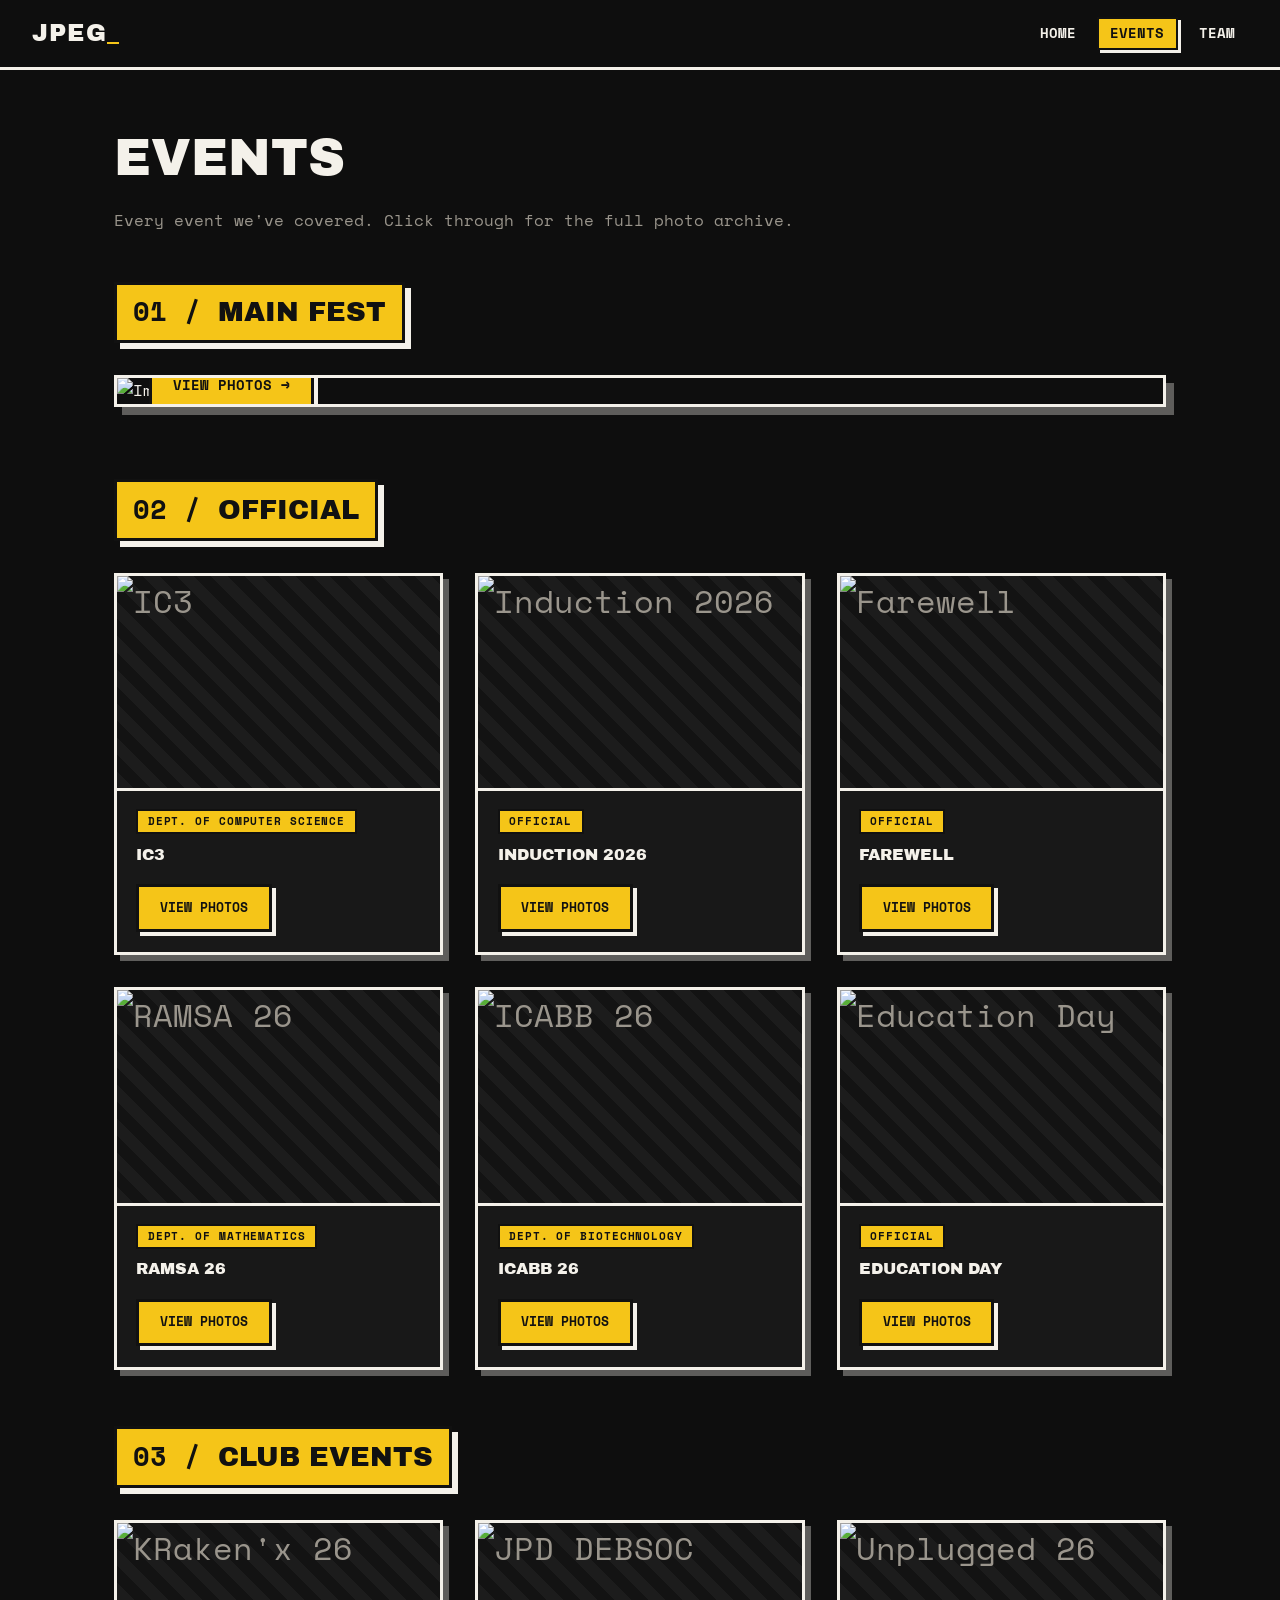
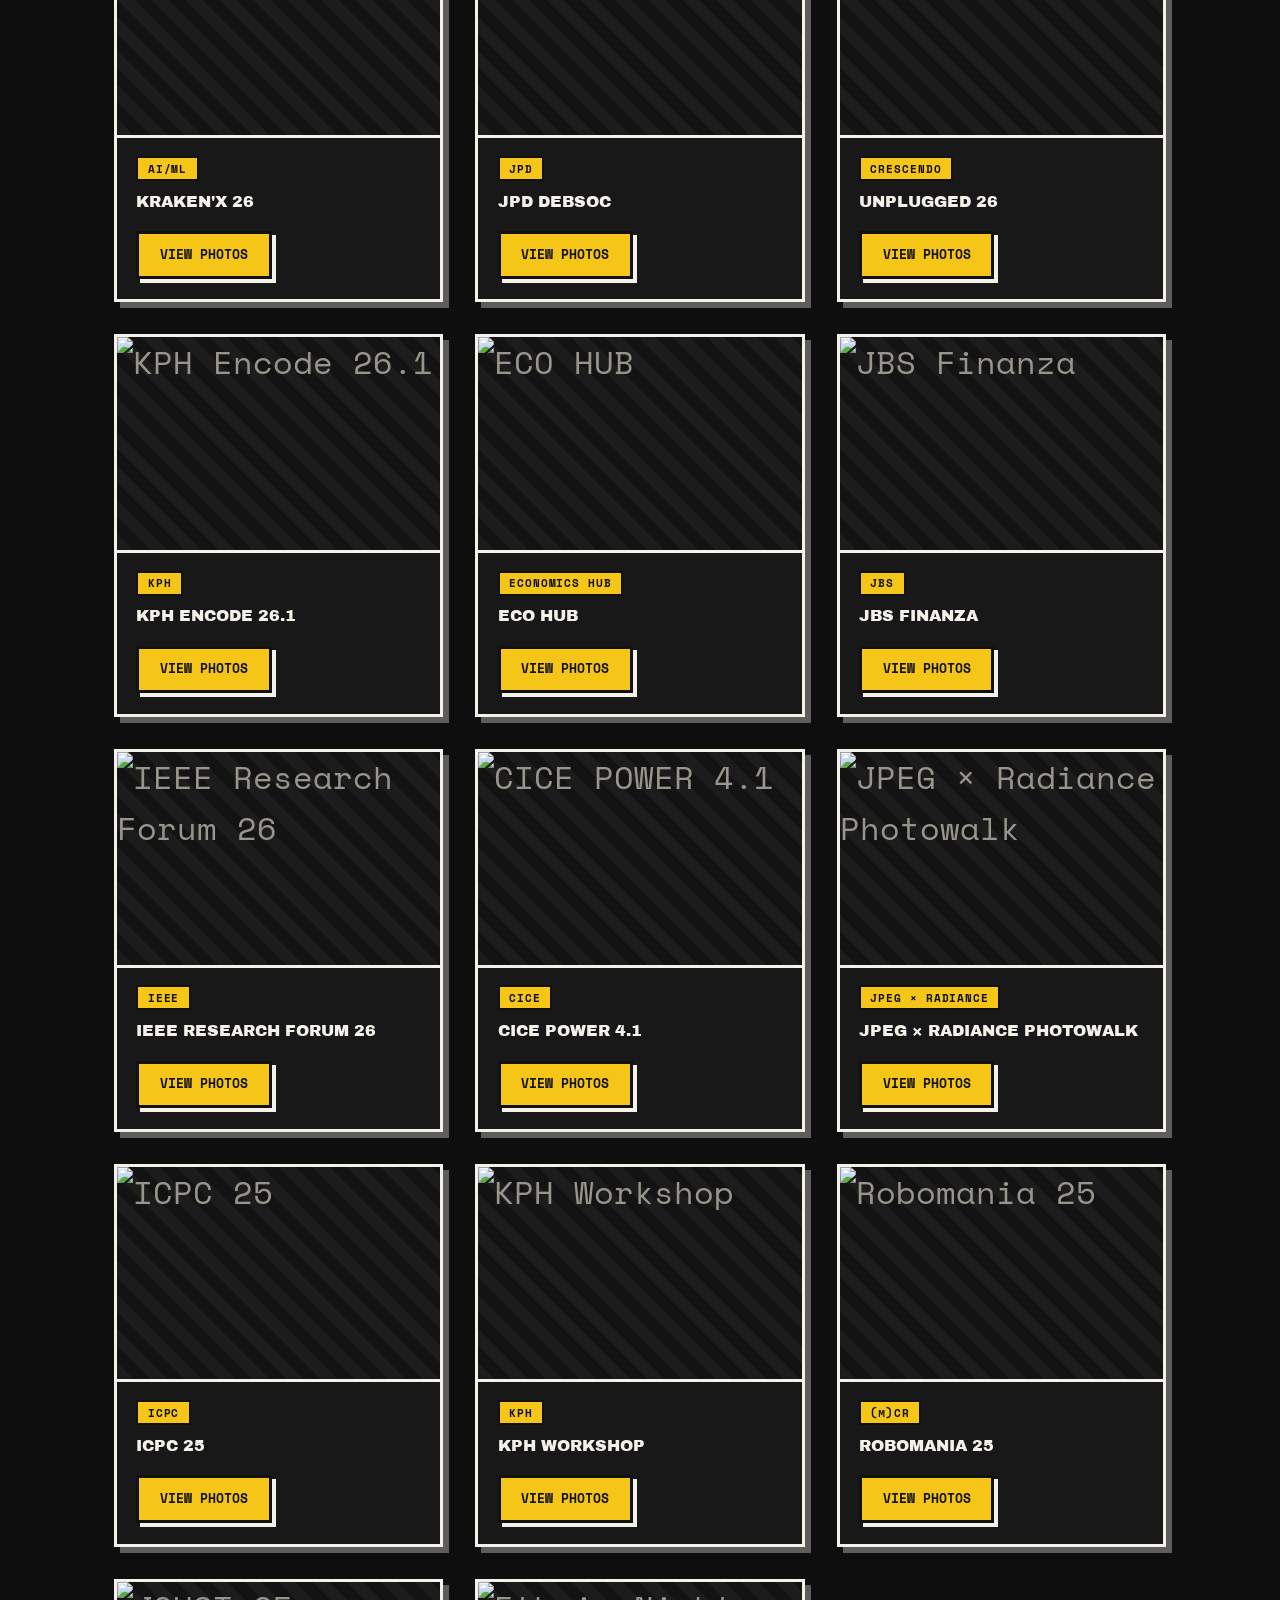
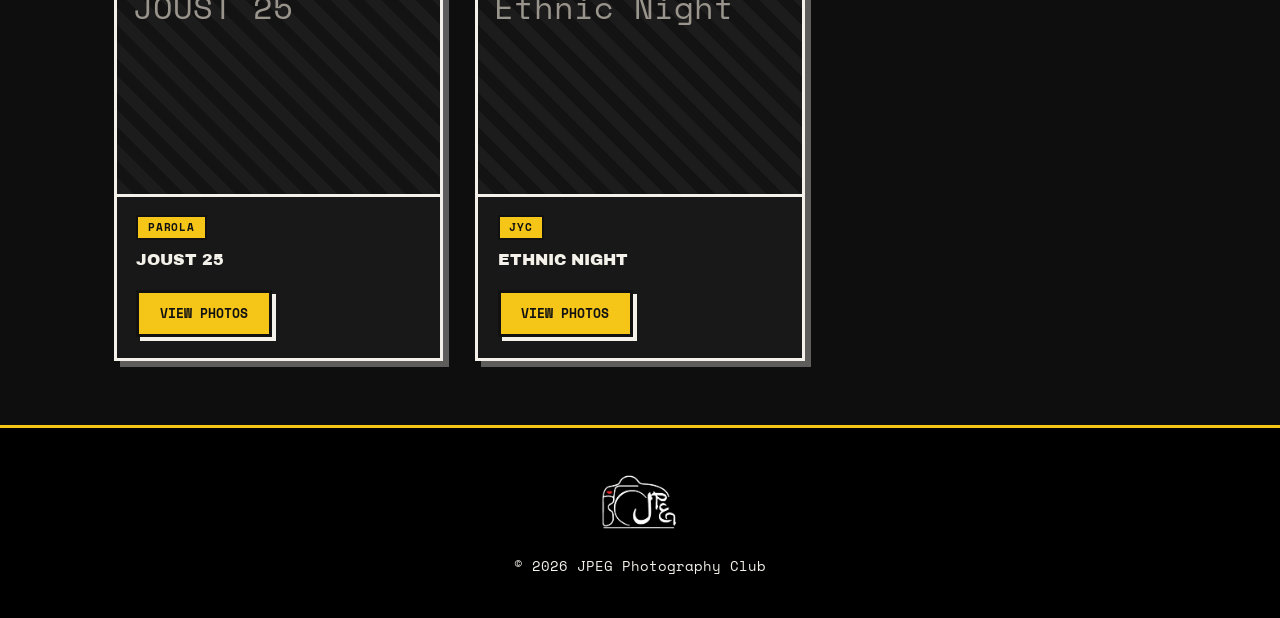
==== commit 73c2f243: "Add link previews, guard the year element, ship .nojekyll, rename the banner mount" ====
--- a/events.html
+++ b/events.html
@@ -5,6 +5,16 @@
   <meta name="viewport" content="width=device-width, initial-scale=1.0">
   <title>Events — JPEG</title>
   <meta name="description" content="All events covered by JPEG, with links to the full photo archives.">
+  <!-- Link previews for WhatsApp, Instagram, LinkedIn. -->
+  <meta property="og:site_name" content="JPEG Photography Club">
+  <meta property="og:type" content="website">
+  <meta property="og:url" content="https://jaypeejpeg.github.io/events.html">
+  <meta property="og:title" content="Events — JPEG">
+  <meta property="og:description" content="All events covered by JPEG, with links to the full photo archives.">
+  <meta property="og:image" content="https://jaypeejpeg.github.io/images/og-cover.jpg">
+  <meta property="og:image:width" content="1200">
+  <meta property="og:image:height" content="630">
+  <meta name="twitter:card" content="summary_large_image">
   <link rel="icon" type="image/png" href="images/favicon.png">
   <link rel="preconnect" href="https://fonts.googleapis.com">
   <link rel="preconnect" href="https://fonts.gstatic.com" crossorigin>
--- a/css/style.css
+++ b/css/style.css
@@ -294,6 +294,14 @@
 }
 .btn-outline:hover { box-shadow: 6px 6px 0 var(--accent); }
 .btn-outline:active { box-shadow: 0 0 0 var(--accent); }
+
+/* Drive button — the logo sits on the baseline next to the label. */
+.btn-drive {
+  display: inline-flex;
+  align-items: center;
+  gap: 0.55rem;
+}
+.btn-drive svg { width: 1.05em; height: 1.05em; flex: none; }
 
 /* Layout */
 .container { max-width: 1100px; margin: 0 auto; padding: 2.5rem 1.5rem 4rem; }
